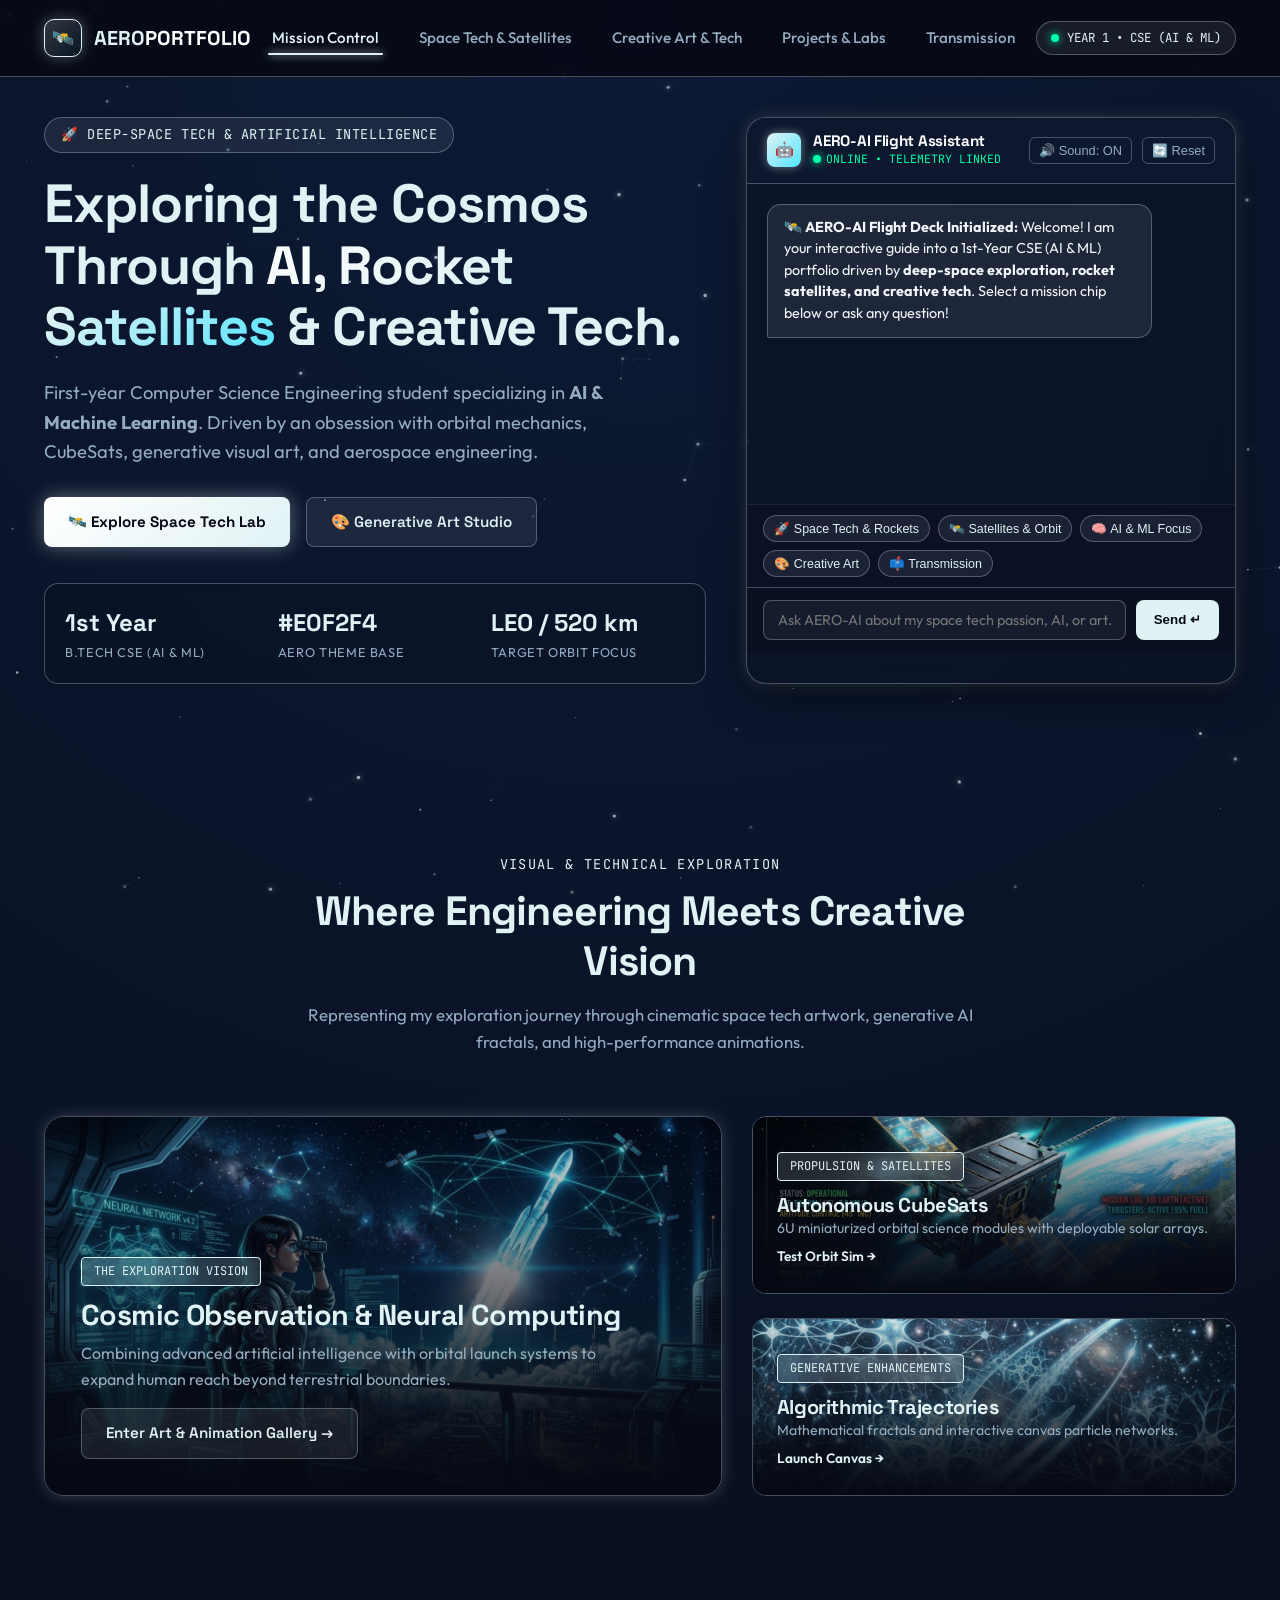
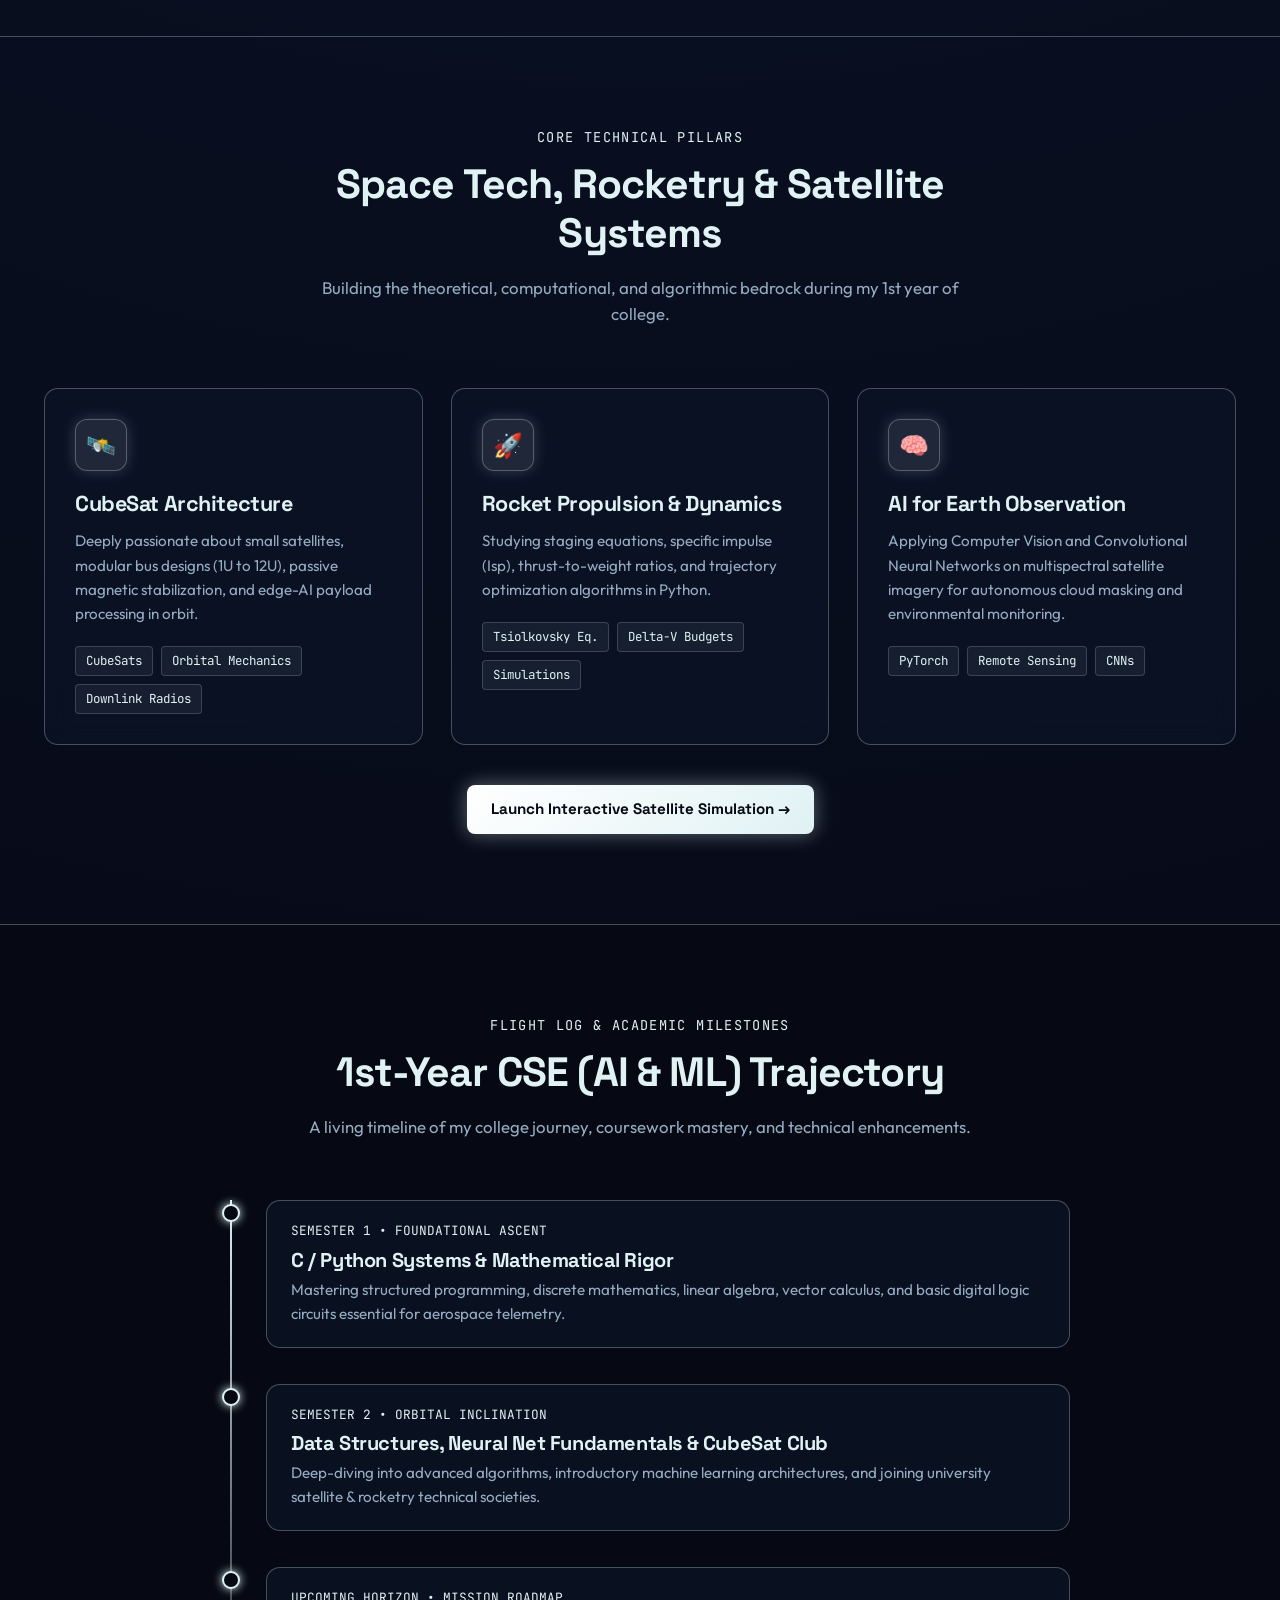
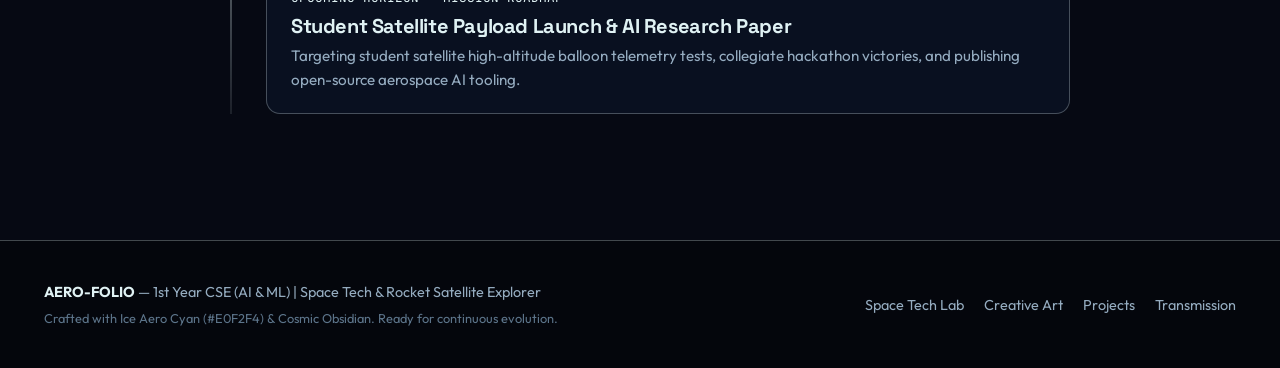
==== index.html @ 8871f0a1 "Initial commit: Basics website created" ====
<!DOCTYPE html>
<html lang="en">
<head>
  <meta charset="UTF-8">
  <meta name="viewport" content="width=device-width, initial-scale=1.0">
  <title>AERO-FOLIO | 1st Year CSE (AI & ML) Space Tech Explorer</title>
  <meta name="description" content="Portfolio of a 1st-Year CSE (AI & ML) student exploring Space Tech, Rocket Satellites, Creative Generative Art, and AI enhancements.">
  
  <!-- Modern Space Typography -->
  <link rel="preconnect" href="https://fonts.googleapis.com">
  <link rel="preconnect" href="https://fonts.gstatic.com" crossorigin>
  <link href="https://fonts.googleapis.com/css2?family=JetBrains+Mono:wght@400;600&family=Outfit:wght@300;400;600;700&family=Space+Grotesk:wght@500;700&display=swap" rel="stylesheet">
  
  <!-- Stylesheet -->
  <link rel="stylesheet" href="assets/css/style.css">
</head>
<body>

  <!-- Background Interactive Starfield & Satellite Trajectories -->
  <canvas id="starfield-canvas"></canvas>

  <!-- Navigation Header -->
  <header class="site-header">
    <div class="container nav-container">
      <a href="index.html" class="brand-logo" id="brand-logo-link">
        <div class="brand-symbol">🛰️</div>
        <span>AERO<span style="color: #fff;">PORTFOLIO</span></span>
      </a>

      <ul class="nav-menu" id="navMenu">
        <li><a href="index.html" class="nav-link active">Mission Control</a></li>
        <li><a href="space-tech.html" class="nav-link">Space Tech & Satellites</a></li>
        <li><a href="exploration-art.html" class="nav-link">Creative Art & Tech</a></li>
        <li><a href="projects.html" class="nav-link">Projects & Labs</a></li>
        <li><a href="contact.html" class="nav-link">Transmission</a></li>
      </ul>

      <div class="nav-actions">
        <div class="status-badge">
          <span class="status-dot"></span>
          <span>YEAR 1 • CSE (AI & ML)</span>
        </div>
        <button class="mobile-toggle" id="mobileToggle" aria-label="Toggle menu">☰</button>
      </div>
    </div>
  </header>

  <!-- Hero Section with Immediate Frontline Chatbot -->
  <section class="hero-section">
    <div class="container">
      <div class="hero-grid">
        
        <!-- Left Hero Introduction -->
        <div class="hero-left">
          <div class="hero-pill">
            <span>🚀 DEEP-SPACE TECH & ARTIFICIAL INTELLIGENCE</span>
          </div>

          <h1 class="hero-title">
            Exploring the Cosmos Through <span class="text-gradient">AI, Rocket Satellites</span> & Creative Tech.
          </h1>

          <p class="hero-subtitle">
            First-year Computer Science Engineering student specializing in <strong>AI & Machine Learning</strong>. Driven by an obsession with orbital mechanics, CubeSats, generative visual art, and aerospace engineering.
          </p>

          <div class="hero-ctas">
            <a href="space-tech.html" class="btn btn-primary" id="cta-space-lab">
              <span>🛰️ Explore Space Tech Lab</span>
            </a>
            <a href="exploration-art.html" class="btn btn-secondary" id="cta-creative-art">
              <span>🎨 Generative Art Studio</span>
            </a>
          </div>

          <!-- Hero Real-Time Flight Metrics -->
          <div class="hero-metrics">
            <div class="metric-item">
              <span class="metric-val">1st Year</span>
              <span class="metric-label">B.Tech CSE (AI & ML)</span>
            </div>
            <div class="metric-item">
              <span class="metric-val">#E0F2F4</span>
              <span class="metric-label">Aero Theme Base</span>
            </div>
            <div class="metric-item">
              <span class="metric-val">LEO / 520 km</span>
              <span class="metric-label">Target Orbit Focus</span>
            </div>
          </div>
        </div>

        <!-- Right Hero: Frontline Chatbot Terminal -->
        <div class="hero-chatbot-card" id="heroChatbot">
          <div class="chatbot-header">
            <div class="chatbot-title-group">
              <div class="bot-avatar">🤖</div>
              <div class="bot-info">
                <h3>AERO-AI Flight Assistant</h3>
                <div class="bot-status">
                  <span class="status-dot"></span>
                  <span>ONLINE • TELEMETRY LINKED</span>
                </div>
              </div>
            </div>
            <div class="chatbot-actions">
              <button id="audioToggleBtn" class="audio-toggle-btn" title="Toggle audio feedback">🔊 Sound: ON</button>
              <button id="resetChatBtn" class="reset-chat-btn" title="Reset chat">🔄 Reset</button>
            </div>
          </div>

          <!-- Messages Container -->
          <div class="chatbot-messages" id="chatMessages">
            <!-- Messages are rendered dynamically by chatbot.js -->
          </div>

          <!-- Quick Suggestion Chips -->
          <div class="chat-quick-chips">
            <button class="chip" data-prompt="Tell me about your Space Tech & Rocket passion">🚀 Space Tech & Rockets</button>
            <button class="chip" data-prompt="What satellites and CubeSats do you study?">🛰️ Satellites & Orbit</button>
            <button class="chip" data-prompt="How do you apply AI & ML in your 1st year?">🧠 AI & ML Focus</button>
            <button class="chip" data-prompt="Show me your creative art and animations">🎨 Creative Art</button>
            <button class="chip" data-prompt="How can I connect with you?">📫 Transmission</button>
          </div>

          <!-- Input Bar -->
          <form class="chatbot-input-row" id="chatForm">
            <input 
              type="text" 
              class="chat-input" 
              id="chatInput" 
              placeholder="Ask AERO-AI about my space tech passion, AI, or art..." 
              autocomplete="off"
            />
            <button type="submit" class="chat-send-btn" id="chatSendBtn" aria-label="Send">
              <span>Send ↵</span>
            </button>
          </form>
        </div>

      </div>
    </div>
  </section>

  <!-- Exploration & Creative Art Showcase Section -->
  <section class="exploration-section">
    <div class="container">
      <div class="section-header">
        <span class="section-tag">Visual & Technical Exploration</span>
        <h2 class="section-title">Where Engineering Meets Creative Vision</h2>
        <p class="section-desc">
          Representing my exploration journey through cinematic space tech artwork, generative AI fractals, and high-performance animations.
        </p>
      </div>

      <!-- Feature Visual Banners -->
      <div class="exploration-banner-grid">
        
        <!-- Large Card: Main Exploration Concept Art -->
        <div class="exploration-card-large">
          <img src="assets/images/hero_exploration.jpg" alt="Student explorer observing rocket launch and neural network telemetry">
          <div class="exploration-overlay"></div>
          <div class="card-content-over">
            <span class="card-badge">THE EXPLORATION VISION</span>
            <h3 style="font-size: 1.8rem; margin-bottom: 8px;">Cosmic Observation & Neural Computing</h3>
            <p style="color: var(--text-muted); max-width: 540px; margin-bottom: 16px;">
              Combining advanced artificial intelligence with orbital launch systems to expand human reach beyond terrestrial boundaries.
            </p>
            <a href="exploration-art.html" class="btn btn-secondary">
              <span>Enter Art & Animation Gallery →</span>
            </a>
          </div>
        </div>

        <!-- Right Stack: Rocket Satellites & Neural Fractals -->
        <div class="exploration-subgrid">
          
          <div class="exploration-card-small">
            <img src="assets/images/satellite_cubesat.jpg" alt="CubeSat satellite in Low Earth Orbit">
            <div class="exploration-overlay"></div>
            <div class="card-content-over">
              <span class="card-badge">PROPULSION & SATELLITES</span>
              <h4 style="font-size: 1.25rem;">Autonomous CubeSats</h4>
              <p style="color: var(--text-muted); font-size: 0.88rem;">6U miniaturized orbital science modules with deployable solar arrays.</p>
              <a href="space-tech.html" style="font-size: 0.85rem; font-weight: 600; margin-top: 6px; display: inline-block;">Test Orbit Sim →</a>
            </div>
          </div>

          <div class="exploration-card-small">
            <img src="assets/images/neural_cosmic_art.jpg" alt="Generative neural cosmic art with rocket trajectories">
            <div class="exploration-overlay"></div>
            <div class="card-content-over">
              <span class="card-badge">GENERATIVE ENHANCEMENTS</span>
              <h4 style="font-size: 1.25rem;">Algorithmic Trajectories</h4>
              <p style="color: var(--text-muted); font-size: 0.88rem;">Mathematical fractals and interactive canvas particle networks.</p>
              <a href="exploration-art.html" style="font-size: 0.85rem; font-weight: 600; margin-top: 6px; display: inline-block;">Launch Canvas →</a>
            </div>
          </div>

        </div>

      </div>

    </div>
  </section>

  <!-- Space Tech & Rocket Satellites Core Pillars -->
  <section class="space-pillars-section" style="background: rgba(10, 17, 34, 0.45); border-top: 1px solid var(--color-aero-border); border-bottom: 1px solid var(--color-aero-border);">
    <div class="container">
      <div class="section-header">
        <span class="section-tag">Core Technical Pillars</span>
        <h2 class="section-title">Space Tech, Rocketry & Satellite Systems</h2>
        <p class="section-desc">
          Building the theoretical, computational, and algorithmic bedrock during my 1st year of college.
        </p>
      </div>

      <div class="cards-grid">
        
        <!-- Card 1: Small Satellites -->
        <div class="glass-card">
          <div class="card-icon">🛰️</div>
          <h3 class="card-title">CubeSat Architecture</h3>
          <p class="card-desc">
            Deeply passionate about small satellites, modular bus designs (1U to 12U), passive magnetic stabilization, and edge-AI payload processing in orbit.
          </p>
          <div class="tag-list">
            <span class="tech-tag">CubeSats</span>
            <span class="tech-tag">Orbital Mechanics</span>
            <span class="tech-tag">Downlink Radios</span>
          </div>
        </div>

        <!-- Card 2: Rocket Propulsion -->
        <div class="glass-card">
          <div class="card-icon">🚀</div>
          <h3 class="card-title">Rocket Propulsion & Dynamics</h3>
          <p class="card-desc">
            Studying staging equations, specific impulse (Isp), thrust-to-weight ratios, and trajectory optimization algorithms in Python.
          </p>
          <div class="tag-list">
            <span class="tech-tag">Tsiolkovsky Eq.</span>
            <span class="tech-tag">Delta-V Budgets</span>
            <span class="tech-tag">Simulations</span>
          </div>
        </div>

        <!-- Card 3: AI in Aerospace -->
        <div class="glass-card">
          <div class="card-icon">🧠</div>
          <h3 class="card-title">AI for Earth Observation</h3>
          <p class="card-desc">
            Applying Computer Vision and Convolutional Neural Networks on multispectral satellite imagery for autonomous cloud masking and environmental monitoring.
          </p>
          <div class="tag-list">
            <span class="tech-tag">PyTorch</span>
            <span class="tech-tag">Remote Sensing</span>
            <span class="tech-tag">CNNs</span>
          </div>
        </div>

      </div>

      <div style="text-align: center; margin-top: 40px;">
        <a href="space-tech.html" class="btn btn-primary">
          <span>Launch Interactive Satellite Simulation →</span>
        </a>
      </div>

    </div>
  </section>

  <!-- First Year CSE Academic Roadmap -->
  <section class="timeline-section">
    <div class="container">
      <div class="section-header">
        <span class="section-tag">Flight Log & Academic Milestones</span>
        <h2 class="section-title">1st-Year CSE (AI & ML) Trajectory</h2>
        <p class="section-desc">
          A living timeline of my college journey, coursework mastery, and technical enhancements.
        </p>
      </div>

      <div class="timeline">
        
        <div class="timeline-item">
          <div class="timeline-dot"></div>
          <div class="timeline-content">
            <div class="timeline-date">SEMESTER 1 • FOUNDATIONAL ASCENT</div>
            <h3 style="font-size: 1.25rem; margin-bottom: 6px;">C / Python Systems & Mathematical Rigor</h3>
            <p style="color: var(--text-muted); font-size: 0.95rem;">
              Mastering structured programming, discrete mathematics, linear algebra, vector calculus, and basic digital logic circuits essential for aerospace telemetry.
            </p>
          </div>
        </div>

        <div class="timeline-item">
          <div class="timeline-dot"></div>
          <div class="timeline-content">
            <div class="timeline-date">SEMESTER 2 • ORBITAL INCLINATION</div>
            <h3 style="font-size: 1.25rem; margin-bottom: 6px;">Data Structures, Neural Net Fundamentals & CubeSat Club</h3>
            <p style="color: var(--text-muted); font-size: 0.95rem;">
              Deep-diving into advanced algorithms, introductory machine learning architectures, and joining university satellite & rocketry technical societies.
            </p>
          </div>
        </div>

        <div class="timeline-item">
          <div class="timeline-dot"></div>
          <div class="timeline-content">
            <div class="timeline-date">UPCOMING HORIZON • MISSION ROADMAP</div>
            <h3 style="font-size: 1.25rem; margin-bottom: 6px;">Student Satellite Payload Launch & AI Research Paper</h3>
            <p style="color: var(--text-muted); font-size: 0.95rem;">
              Targeting student satellite high-altitude balloon telemetry tests, collegiate hackathon victories, and publishing open-source aerospace AI tooling.
            </p>
          </div>
        </div>

      </div>
    </div>
  </section>

  <!-- Footer -->
  <footer class="site-footer">
    <div class="container footer-content">
      <div class="footer-text">
        <strong style="color: var(--color-aero-primary);">AERO-FOLIO</strong> — 1st Year CSE (AI & ML) | Space Tech & Rocket Satellite Explorer
        <div style="font-size: 0.8rem; margin-top: 4px; color: var(--text-dim);">
          Crafted with Ice Aero Cyan (#E0F2F4) & Cosmic Obsidian. Ready for continuous evolution.
        </div>
      </div>
      <ul class="footer-links">
        <li><a href="space-tech.html">Space Tech Lab</a></li>
        <li><a href="exploration-art.html">Creative Art</a></li>
        <li><a href="projects.html">Projects</a></li>
        <li><a href="contact.html">Transmission</a></li>
      </ul>
    </div>
  </footer>

  <!-- Scripts -->
  <script src="assets/js/starfield.js"></script>
  <script src="assets/js/chatbot.js"></script>
  <script>
    // Mobile navigation toggle
    const mobileToggle = document.getElementById('mobileToggle');
    const navMenu = document.getElementById('navMenu');
    if (mobileToggle && navMenu) {
      mobileToggle.addEventListener('click', () => {
        navMenu.classList.toggle('open');
      });
    }
  </script>
</body>
</html>
---- assets/css/style.css ----
/* ==========================================================================
   PORTFOLIO DESIGN SYSTEM - CSE (AI & ML) SPACE TECH THEME
   Signature Accent: #E0F2F4 (Ice Aero Cyan)
   Palette: Cosmic Obsidian, Aero Cyan, Starfield White, Tech HUD Accents
   ========================================================================== */

:root {
  /* Brand Core Palette - Featuring #E0F2F4 */
  --color-aero-primary: #E0F2F4;             /* Signature user color */
  --color-aero-glow: rgba(224, 242, 244, 0.45);
  --color-aero-subtle: rgba(224, 242, 244, 0.12);
  --color-aero-border: rgba(224, 242, 244, 0.28);
  --color-aero-dark: #9bc5ca;

  /* Space Background Depths */
  --bg-deep-space: #060913;
  --bg-cosmic-card: rgba(11, 19, 38, 0.75);
  --bg-card-hover: rgba(18, 30, 58, 0.85);
  --bg-glass-hud: rgba(14, 25, 48, 0.65);

  /* Functional Accents */
  --color-neon-cyan: #52e5ff;
  --color-electric-blue: #3a86ff;
  --color-rocket-amber: #ffaa44;
  --color-telemetry-green: #00ffaa;
  
  /* Text & Typography */
  --text-main: #f0f7f8;
  --text-muted: #95acc0;
  --text-dim: #5c748a;
  --text-highlight: #E0F2F4;

  /* Fonts */
  --font-display: 'Space Grotesk', -apple-system, sans-serif;
  --font-body: 'Outfit', -apple-system, sans-serif;
  --font-mono: 'JetBrains Mono', monospace;

  /* Elevation & Glows */
  --glow-sm: 0 0 15px rgba(224, 242, 244, 0.2);
  --glow-md: 0 0 25px rgba(224, 242, 244, 0.35);
  --glow-lg: 0 0 45px rgba(82, 229, 255, 0.4);
  --border-radius-sm: 8px;
  --border-radius-md: 14px;
  --border-radius-lg: 20px;
  --transition-smooth: all 0.28s cubic-bezier(0.16, 1, 0.3, 1);
}

/* Base Styles */
* {
  box-sizing: border-box;
  margin: 0;
  padding: 0;
}

html {
  scroll-behavior: smooth;
  font-family: var(--font-body);
  background-color: var(--bg-deep-space);
  color: var(--text-main);
  line-height: 1.6;
  overflow-x: hidden;
}

body {
  position: relative;
  min-height: 100vh;
  display: flex;
  flex-direction: column;
  background: radial-gradient(circle at 50% 0%, #0d1a36 0%, #060913 70%);
}

/* Background Canvas for Interactive Stars and Constellations */
#starfield-canvas {
  position: fixed;
  top: 0;
  left: 0;
  width: 100vw;
  height: 100vh;
  pointer-events: none;
  z-index: 0;
  opacity: 0.75;
}

/* Typography Helpers */
h1, h2, h3, h4, h5, h6 {
  font-family: var(--font-display);
  font-weight: 700;
  color: var(--color-aero-primary);
  letter-spacing: -0.02em;
  line-height: 1.2;
}

.mono {
  font-family: var(--font-mono);
}

.text-gradient {
  background: linear-gradient(135deg, #ffffff 0%, var(--color-aero-primary) 50%, var(--color-neon-cyan) 100%);
  -webkit-background-clip: text;
  -webkit-text-fill-color: transparent;
}

.text-aero {
  color: var(--color-aero-primary);
}

.text-muted {
  color: var(--text-muted);
}

a {
  color: var(--color-aero-primary);
  text-decoration: none;
  transition: var(--transition-smooth);
}

a:hover {
  color: var(--color-neon-cyan);
  text-shadow: 0 0 10px var(--color-aero-glow);
}

/* Containers & Layout */
.container {
  width: 100%;
  max-width: 1240px;
  margin: 0 auto;
  padding: 0 24px;
  position: relative;
  z-index: 1;
}

section {
  padding: 90px 0;
  position: relative;
  z-index: 1;
}

/* Navigation Header */
.site-header {
  position: sticky;
  top: 0;
  z-index: 100;
  background: rgba(6, 9, 19, 0.85);
  backdrop-filter: blur(16px);
  -webkit-backdrop-filter: blur(16px);
  border-bottom: 1px solid var(--color-aero-border);
  transition: var(--transition-smooth);
}

.nav-container {
  display: flex;
  align-items: center;
  justify-content: space-between;
  height: 76px;
}

.brand-logo {
  display: flex;
  align-items: center;
  gap: 12px;
  font-family: var(--font-display);
  font-size: 1.25rem;
  font-weight: 700;
  color: var(--color-aero-primary);
}

.brand-symbol {
  width: 38px;
  height: 38px;
  border-radius: 10px;
  background: linear-gradient(135deg, rgba(224, 242, 244, 0.2), rgba(82, 229, 255, 0.05));
  border: 1px solid var(--color-aero-primary);
  display: flex;
  align-items: center;
  justify-content: center;
  box-shadow: 0 0 15px rgba(224, 242, 244, 0.3);
  font-size: 1.1rem;
}

.nav-menu {
  display: flex;
  align-items: center;
  list-style: none;
  gap: 32px;
}

.nav-link {
  font-size: 0.95rem;
  font-weight: 500;
  color: var(--text-muted);
  position: relative;
  padding: 8px 4px;
}

.nav-link:hover, .nav-link.active {
  color: var(--color-aero-primary);
}

.nav-link.active::after {
  content: '';
  position: absolute;
  bottom: 0;
  left: 0;
  width: 100%;
  height: 2px;
  background: var(--color-aero-primary);
  box-shadow: 0 0 8px var(--color-aero-primary);
  border-radius: 2px;
}

.nav-actions {
  display: flex;
  align-items: center;
  gap: 16px;
}

.status-badge {
  display: inline-flex;
  align-items: center;
  gap: 8px;
  padding: 6px 14px;
  border-radius: 30px;
  background: rgba(224, 242, 244, 0.08);
  border: 1px solid var(--color-aero-border);
  font-family: var(--font-mono);
  font-size: 0.78rem;
  color: var(--color-aero-primary);
}

.status-dot {
  width: 8px;
  height: 8px;
  border-radius: 50%;
  background-color: var(--color-telemetry-green);
  box-shadow: 0 0 8px var(--color-telemetry-green);
  animation: pulse-dot 2s infinite ease-in-out;
}

@keyframes pulse-dot {
  0%, 100% { opacity: 1; transform: scale(1); }
  50% { opacity: 0.4; transform: scale(0.85); }
}

/* Mobile Toggle */
.mobile-toggle {
  display: none;
  background: none;
  border: 1px solid var(--color-aero-border);
  border-radius: 8px;
  padding: 8px;
  color: var(--color-aero-primary);
  cursor: pointer;
}

/* Buttons */
.btn {
  display: inline-flex;
  align-items: center;
  justify-content: center;
  gap: 10px;
  padding: 12px 24px;
  border-radius: var(--border-radius-sm);
  font-family: var(--font-display);
  font-weight: 600;
  font-size: 0.95rem;
  cursor: pointer;
  transition: var(--transition-smooth);
  border: none;
  text-decoration: none;
}

.btn-primary {
  background: linear-gradient(135deg, #ffffff 0%, var(--color-aero-primary) 100%);
  color: #060913;
  box-shadow: 0 0 20px rgba(224, 242, 244, 0.4);
  font-weight: 700;
}

.btn-primary:hover {
  transform: translateY(-2px);
  box-shadow: 0 0 30px rgba(224, 242, 244, 0.65);
  color: #060913;
}

.btn-secondary {
  background: rgba(224, 242, 244, 0.08);
  color: var(--color-aero-primary);
  border: 1px solid var(--color-aero-border);
}

.btn-secondary:hover {
  background: rgba(224, 242, 244, 0.16);
  border-color: var(--color-aero-primary);
  box-shadow: var(--glow-sm);
}

/* Hero Section */
.hero-section {
  padding: 40px 0 80px 0;
  position: relative;
}

.hero-grid {
  display: grid;
  grid-template-columns: 1.15fr 0.85fr;
  gap: 40px;
  align-items: stretch;
}

.hero-left {
  display: flex;
  flex-direction: column;
  justify-content: center;
}

.hero-pill {
  display: inline-flex;
  align-items: center;
  gap: 8px;
  padding: 6px 16px;
  border-radius: 20px;
  background: rgba(224, 242, 244, 0.08);
  border: 1px solid var(--color-aero-border);
  color: var(--color-aero-primary);
  font-family: var(--font-mono);
  font-size: 0.85rem;
  width: fit-content;
  margin-bottom: 20px;
  letter-spacing: 0.04em;
}

.hero-title {
  font-size: clamp(2.4rem, 4.2vw, 3.8rem);
  font-weight: 800;
  line-height: 1.15;
  margin-bottom: 20px;
}

.hero-subtitle {
  font-size: 1.15rem;
  color: var(--text-muted);
  max-width: 580px;
  margin-bottom: 30px;
}

.hero-ctas {
  display: flex;
  flex-wrap: wrap;
  gap: 16px;
  margin-bottom: 36px;
}

.hero-metrics {
  display: grid;
  grid-template-columns: repeat(3, 1fr);
  gap: 18px;
  padding: 20px;
  background: var(--bg-cosmic-card);
  border: 1px solid var(--color-aero-border);
  border-radius: var(--border-radius-md);
  backdrop-filter: blur(12px);
}

.metric-item {
  display: flex;
  flex-direction: column;
}

.metric-val {
  font-family: var(--font-display);
  font-size: 1.5rem;
  font-weight: 700;
  color: var(--color-aero-primary);
}

.metric-label {
  font-size: 0.8rem;
  color: var(--text-muted);
  text-transform: uppercase;
  letter-spacing: 0.05em;
}

/* Hero Right: Integrated Chatbot Terminal */
.hero-chatbot-card {
  background: var(--bg-cosmic-card);
  border: 1px solid var(--color-aero-border);
  border-radius: var(--border-radius-lg);
  display: flex;
  flex-direction: column;
  overflow: hidden;
  box-shadow: 0 10px 40px rgba(0, 0, 0, 0.5), var(--glow-sm);
  backdrop-filter: blur(16px);
  position: relative;
}

.chatbot-header {
  background: rgba(14, 25, 48, 0.95);
  border-bottom: 1px solid var(--color-aero-border);
  padding: 14px 20px;
  display: flex;
  align-items: center;
  justify-content: space-between;
}

.chatbot-title-group {
  display: flex;
  align-items: center;
  gap: 12px;
}

.bot-avatar {
  width: 34px;
  height: 34px;
  border-radius: 8px;
  background: linear-gradient(135deg, var(--color-aero-primary), var(--color-neon-cyan));
  display: flex;
  align-items: center;
  justify-content: center;
  color: #060913;
  font-weight: bold;
  font-size: 0.95rem;
  box-shadow: 0 0 10px var(--color-aero-glow);
}

.bot-info h3 {
  font-size: 0.95rem;
  color: #fff;
  margin: 0;
}

.bot-status {
  font-size: 0.72rem;
  color: var(--color-telemetry-green);
  font-family: var(--font-mono);
  display: flex;
  align-items: center;
  gap: 5px;
}

.chatbot-actions {
  display: flex;
  align-items: center;
  gap: 10px;
}

.audio-toggle-btn, .reset-chat-btn {
  background: none;
  border: 1px solid var(--color-aero-border);
  color: var(--text-muted);
  font-size: 0.8rem;
  padding: 5px 9px;
  border-radius: 6px;
  cursor: pointer;
  transition: var(--transition-smooth);
}

.audio-toggle-btn:hover, .reset-chat-btn:hover {
  color: var(--color-aero-primary);
  border-color: var(--color-aero-primary);
}

.chatbot-messages {
  flex: 1;
  padding: 20px;
  min-height: 290px;
  max-height: 320px;
  overflow-y: auto;
  display: flex;
  flex-direction: column;
  gap: 14px;
  font-size: 0.9rem;
}

.chat-bubble {
  max-width: 86%;
  padding: 12px 16px;
  border-radius: var(--border-radius-md);
  position: relative;
  line-height: 1.5;
  word-break: break-word;
  animation: fadeIn 0.25s ease-out;
}

.chat-bubble.bot {
  align-self: flex-start;
  background: rgba(224, 242, 244, 0.09);
  border: 1px solid var(--color-aero-border);
  color: var(--text-main);
  border-bottom-left-radius: 2px;
}

.chat-bubble.user {
  align-self: flex-end;
  background: linear-gradient(135deg, rgba(82, 229, 255, 0.2), rgba(224, 242, 244, 0.3));
  border: 1px solid var(--color-aero-primary);
  color: #ffffff;
  border-bottom-right-radius: 2px;
}

.chat-quick-chips {
  padding: 10px 16px;
  display: flex;
  flex-wrap: wrap;
  gap: 8px;
  border-top: 1px solid rgba(224, 242, 244, 0.08);
  background: rgba(10, 17, 34, 0.4);
}

.chip {
  background: rgba(224, 242, 244, 0.08);
  border: 1px solid var(--color-aero-border);
  color: var(--color-aero-primary);
  font-size: 0.78rem;
  padding: 5px 10px;
  border-radius: 20px;
  cursor: pointer;
  transition: var(--transition-smooth);
}

.chip:hover {
  background: rgba(224, 242, 244, 0.2);
  border-color: var(--color-aero-primary);
  box-shadow: var(--glow-sm);
  transform: translateY(-1px);
}

.chatbot-input-row {
  display: flex;
  padding: 12px 16px;
  background: rgba(10, 17, 34, 0.9);
  border-top: 1px solid var(--color-aero-border);
  gap: 10px;
}

.chat-input {
  flex: 1;
  background: rgba(224, 242, 244, 0.05);
  border: 1px solid var(--color-aero-border);
  border-radius: var(--border-radius-sm);
  padding: 10px 14px;
  color: #fff;
  font-family: var(--font-body);
  font-size: 0.9rem;
  outline: none;
}

.chat-input:focus {
  border-color: var(--color-aero-primary);
  box-shadow: 0 0 10px var(--color-aero-glow);
}

.chat-send-btn {
  background: var(--color-aero-primary);
  border: none;
  color: #060913;
  font-weight: bold;
  padding: 0 18px;
  border-radius: var(--border-radius-sm);
  cursor: pointer;
  transition: var(--transition-smooth);
  display: flex;
  align-items: center;
  justify-content: center;
}

.chat-send-btn:hover {
  background: #ffffff;
  box-shadow: var(--glow-sm);
}

/* Feature Showcase & Exploration Art Teasers */
.section-header {
  text-align: center;
  max-width: 680px;
  margin: 0 auto 60px auto;
}

.section-tag {
  font-family: var(--font-mono);
  font-size: 0.85rem;
  color: var(--color-aero-primary);
  letter-spacing: 0.1em;
  text-transform: uppercase;
  margin-bottom: 12px;
  display: block;
}

.section-title {
  font-size: clamp(2rem, 3.2vw, 2.7rem);
  margin-bottom: 16px;
}

.section-desc {
  color: var(--text-muted);
  font-size: 1.05rem;
}

/* Visual Exploration Banner */
.exploration-banner-grid {
  display: grid;
  grid-template-columns: 1.4fr 1fr;
  gap: 30px;
  margin-bottom: 50px;
}

.exploration-card-large {
  position: relative;
  border-radius: var(--border-radius-lg);
  overflow: hidden;
  border: 1px solid var(--color-aero-border);
  box-shadow: var(--glow-sm);
  min-height: 380px;
  display: flex;
  flex-direction: column;
  justify-content: flex-end;
  padding: 36px;
  transition: var(--transition-smooth);
}

.exploration-card-large img, .exploration-card-small img {
  position: absolute;
  top: 0;
  left: 0;
  width: 100%;
  height: 100%;
  object-fit: cover;
  transition: transform 0.6s cubic-bezier(0.16, 1, 0.3, 1);
  z-index: 0;
}

.exploration-card-large:hover img, .exploration-card-small:hover img {
  transform: scale(1.05);
}

.exploration-overlay {
  position: absolute;
  inset: 0;
  background: linear-gradient(180deg, rgba(6, 9, 19, 0.1) 0%, rgba(6, 9, 19, 0.88) 75%, #060913 100%);
  z-index: 1;
}

.card-content-over {
  position: relative;
  z-index: 2;
}

.card-badge {
  display: inline-block;
  padding: 4px 12px;
  border-radius: 4px;
  background: rgba(224, 242, 244, 0.15);
  backdrop-filter: blur(8px);
  border: 1px solid var(--color-aero-primary);
  color: var(--color-aero-primary);
  font-family: var(--font-mono);
  font-size: 0.75rem;
  margin-bottom: 12px;
}

.exploration-subgrid {
  display: flex;
  flex-direction: column;
  gap: 24px;
}

.exploration-card-small {
  position: relative;
  border-radius: var(--border-radius-md);
  overflow: hidden;
  border: 1px solid var(--color-aero-border);
  padding: 24px;
  min-height: 178px;
  display: flex;
  flex-direction: column;
  justify-content: flex-end;
  transition: var(--transition-smooth);
}

/* Card Grids for Space & AI */
.cards-grid {
  display: grid;
  grid-template-columns: repeat(auto-fit, minmax(320px, 1fr));
  gap: 28px;
}

.glass-card {
  background: var(--bg-cosmic-card);
  border: 1px solid var(--color-aero-border);
  border-radius: var(--border-radius-md);
  padding: 30px;
  backdrop-filter: blur(12px);
  transition: var(--transition-smooth);
  position: relative;
  overflow: hidden;
}

.glass-card::before {
  content: '';
  position: absolute;
  top: 0;
  left: 0;
  width: 100%;
  height: 3px;
  background: linear-gradient(90deg, transparent, var(--color-aero-primary), transparent);
  opacity: 0;
  transition: opacity 0.3s ease;
}

.glass-card:hover {
  transform: translateY(-6px);
  border-color: var(--color-aero-primary);
  box-shadow: 0 12px 30px rgba(0, 0, 0, 0.4), var(--glow-sm);
}

.glass-card:hover::before {
  opacity: 1;
}

.card-icon {
  width: 52px;
  height: 52px;
  border-radius: 12px;
  background: rgba(224, 242, 244, 0.1);
  border: 1px solid var(--color-aero-border);
  display: flex;
  align-items: center;
  justify-content: center;
  font-size: 1.5rem;
  margin-bottom: 20px;
  box-shadow: 0 0 15px rgba(224, 242, 244, 0.2);
}

.card-title {
  font-size: 1.35rem;
  margin-bottom: 12px;
}

.card-desc {
  color: var(--text-muted);
  font-size: 0.95rem;
  margin-bottom: 20px;
}

.tag-list {
  display: flex;
  flex-wrap: wrap;
  gap: 8px;
}

.tech-tag {
  background: rgba(224, 242, 244, 0.06);
  border: 1px solid rgba(224, 242, 244, 0.18);
  color: var(--color-aero-primary);
  font-size: 0.78rem;
  font-family: var(--font-mono);
  padding: 4px 10px;
  border-radius: 4px;
}

/* Interactive Space Orbit Simulation / Canvas Container */
.orbit-lab-container {
  background: var(--bg-cosmic-card);
  border: 1px solid var(--color-aero-border);
  border-radius: var(--border-radius-lg);
  padding: 24px;
  backdrop-filter: blur(14px);
  box-shadow: var(--glow-md);
  margin-top: 30px;
}

.orbit-lab-grid {
  display: grid;
  grid-template-columns: 1.4fr 1fr;
  gap: 28px;
}

.orbit-canvas-wrapper {
  position: relative;
  background: #02050b;
  border-radius: var(--border-radius-md);
  border: 1px solid var(--color-aero-border);
  overflow: hidden;
  height: 380px;
}

#orbitCanvas {
  width: 100%;
  height: 100%;
  display: block;
}

.orbit-hud-overlay {
  position: absolute;
  top: 14px;
  left: 14px;
  font-family: var(--font-mono);
  font-size: 0.78rem;
  color: var(--color-aero-primary);
  background: rgba(6, 9, 19, 0.75);
  padding: 8px 14px;
  border-radius: 6px;
  border: 1px solid var(--color-aero-border);
  pointer-events: none;
}

.telemetry-controls {
  display: flex;
  flex-direction: column;
  justify-content: space-between;
  gap: 16px;
}

.telemetry-stat-card {
  background: rgba(6, 9, 19, 0.65);
  border: 1px solid var(--color-aero-border);
  border-radius: var(--border-radius-sm);
  padding: 14px 18px;
  display: flex;
  justify-content: space-between;
  align-items: center;
}

.control-slider-group {
  display: flex;
  flex-direction: column;
  gap: 8px;
}

.control-slider-group label {
  font-family: var(--font-mono);
  font-size: 0.82rem;
  color: var(--color-aero-primary);
  display: flex;
  justify-content: space-between;
}

.control-slider-group input[type="range"] {
  accent-color: var(--color-aero-primary);
  background: rgba(224, 242, 244, 0.1);
  height: 6px;
  border-radius: 3px;
  cursor: pointer;
}

/* Creative Generative Art Canvas Container */
.art-lab-grid {
  display: grid;
  grid-template-columns: 1fr 1fr;
  gap: 30px;
  align-items: center;
}

.art-canvas-wrapper {
  position: relative;
  background: #03060d;
  border: 1px solid var(--color-aero-border);
  border-radius: var(--border-radius-md);
  overflow: hidden;
  height: 420px;
  box-shadow: var(--glow-sm);
}

#generativeCanvas {
  width: 100%;
  height: 100%;
  display: block;
}

.art-controls {
  position: absolute;
  bottom: 14px;
  right: 14px;
  display: flex;
  gap: 8px;
}

/* Timeline / Milestones for First Year CSE */
.timeline {
  position: relative;
  max-width: 860px;
  margin: 40px auto 0 auto;
}

.timeline::before {
  content: '';
  position: absolute;
  top: 0;
  bottom: 0;
  left: 20px;
  width: 2px;
  background: linear-gradient(180deg, var(--color-aero-primary), rgba(224, 242, 244, 0.1));
}

.timeline-item {
  position: relative;
  padding-left: 56px;
  margin-bottom: 36px;
}

.timeline-dot {
  position: absolute;
  left: 12px;
  top: 4px;
  width: 18px;
  height: 18px;
  border-radius: 50%;
  background: var(--bg-deep-space);
  border: 2px solid var(--color-aero-primary);
  box-shadow: 0 0 10px var(--color-aero-primary);
}

.timeline-content {
  background: var(--bg-cosmic-card);
  border: 1px solid var(--color-aero-border);
  border-radius: var(--border-radius-md);
  padding: 20px 24px;
}

.timeline-date {
  font-family: var(--font-mono);
  font-size: 0.8rem;
  color: var(--color-aero-primary);
  margin-bottom: 6px;
}

/* Contact / Transmission Form */
.transmission-form-container {
  max-width: 720px;
  margin: 0 auto;
  background: var(--bg-cosmic-card);
  border: 1px solid var(--color-aero-border);
  border-radius: var(--border-radius-lg);
  padding: 40px;
  backdrop-filter: blur(16px);
  box-shadow: var(--glow-md);
}

.form-group {
  margin-bottom: 22px;
}

.form-label {
  display: block;
  font-family: var(--font-mono);
  font-size: 0.85rem;
  color: var(--color-aero-primary);
  margin-bottom: 8px;
}

.form-input, .form-textarea {
  width: 100%;
  background: rgba(224, 242, 244, 0.05);
  border: 1px solid var(--color-aero-border);
  border-radius: var(--border-radius-sm);
  padding: 12px 16px;
  color: #fff;
  font-family: var(--font-body);
  font-size: 0.95rem;
  outline: none;
  transition: var(--transition-smooth);
}

.form-input:focus, .form-textarea:focus {
  border-color: var(--color-aero-primary);
  box-shadow: 0 0 14px var(--color-aero-glow);
  background: rgba(224, 242, 244, 0.08);
}

.form-textarea {
  min-height: 140px;
  resize: vertical;
}

/* Floating Quick Chat Launcher (Mobile / Global) */
.floating-chat-trigger {
  position: fixed;
  bottom: 28px;
  right: 28px;
  z-index: 99;
  background: linear-gradient(135deg, var(--color-aero-primary), #38c8db);
  color: #060913;
  width: 56px;
  height: 56px;
  border-radius: 50%;
  border: none;
  box-shadow: 0 4px 20px rgba(224, 242, 244, 0.5);
  cursor: pointer;
  display: flex;
  align-items: center;
  justify-content: center;
  font-size: 1.5rem;
  transition: var(--transition-smooth);
}

.floating-chat-trigger:hover {
  transform: scale(1.1);
  box-shadow: 0 6px 28px rgba(224, 242, 244, 0.75);
}

/* Footer */
.site-footer {
  border-top: 1px solid var(--color-aero-border);
  background: #04060c;
  padding: 40px 0;
  margin-top: auto;
  position: relative;
  z-index: 1;
}

.footer-content {
  display: flex;
  justify-content: space-between;
  align-items: center;
  flex-wrap: wrap;
  gap: 20px;
}

.footer-text {
  color: var(--text-muted);
  font-size: 0.9rem;
}

.footer-links {
  display: flex;
  gap: 20px;
  list-style: none;
}

.footer-links a {
  color: var(--text-muted);
  font-size: 0.9rem;
}

.footer-links a:hover {
  color: var(--color-aero-primary);
}

/* Keyframe animations */
@keyframes fadeIn {
  from { opacity: 0; transform: translateY(6px); }
  to { opacity: 1; transform: translateY(0); }
}

/* Responsive adjustments */
@media (max-width: 992px) {
  .hero-grid {
    grid-template-columns: 1fr;
  }
  .exploration-banner-grid {
    grid-template-columns: 1fr;
  }
  .orbit-lab-grid, .art-lab-grid {
    grid-template-columns: 1fr;
  }
}

@media (max-width: 768px) {
  .nav-menu {
    display: none;
    position: absolute;
    top: 76px;
    left: 0;
    width: 100%;
    background: rgba(6, 9, 19, 0.96);
    flex-direction: column;
    padding: 24px;
    border-bottom: 1px solid var(--color-aero-border);
  }
  .nav-menu.open {
    display: flex;
  }
  .mobile-toggle {
    display: block;
  }
  .hero-metrics {
    grid-template-columns: 1fr;
    gap: 12px;
  }
  .cards-grid {
    grid-template-columns: 1fr;
  }
  .footer-content {
    flex-direction: column;
    text-align: center;
  }
}
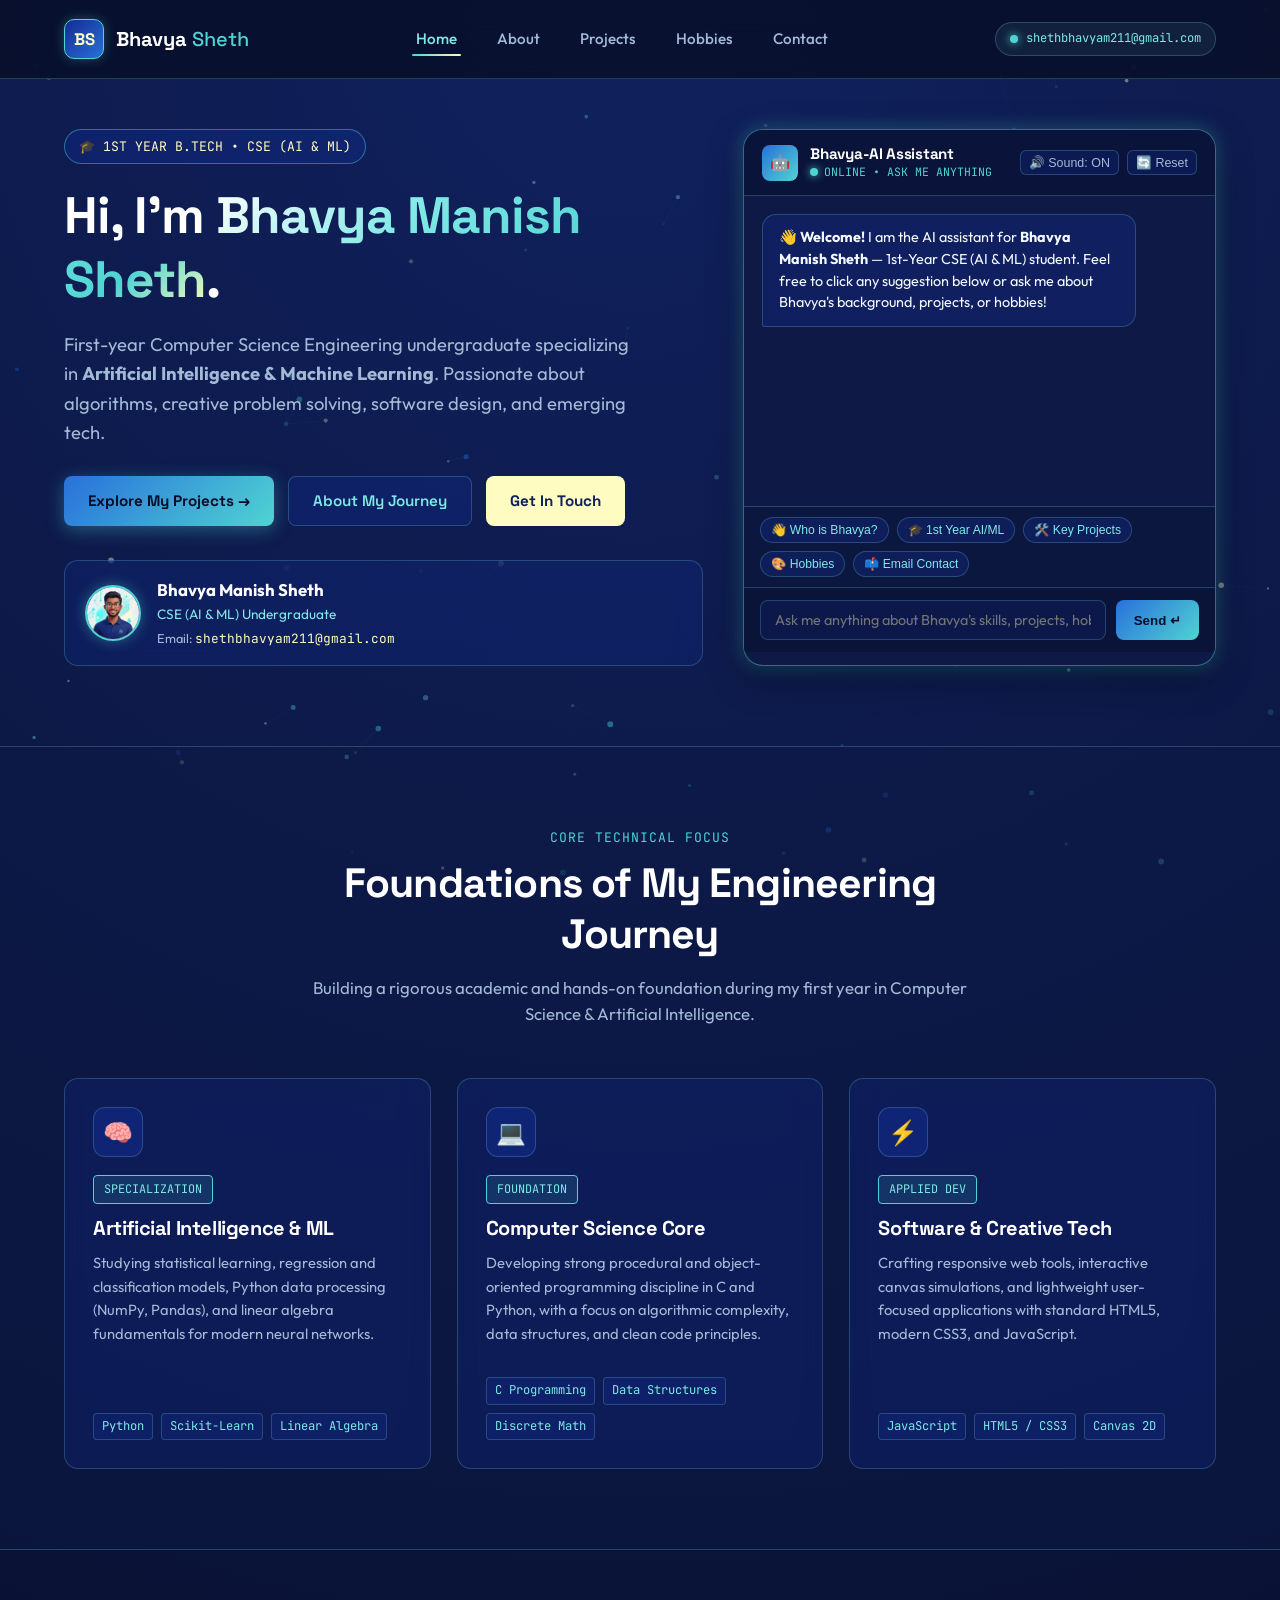
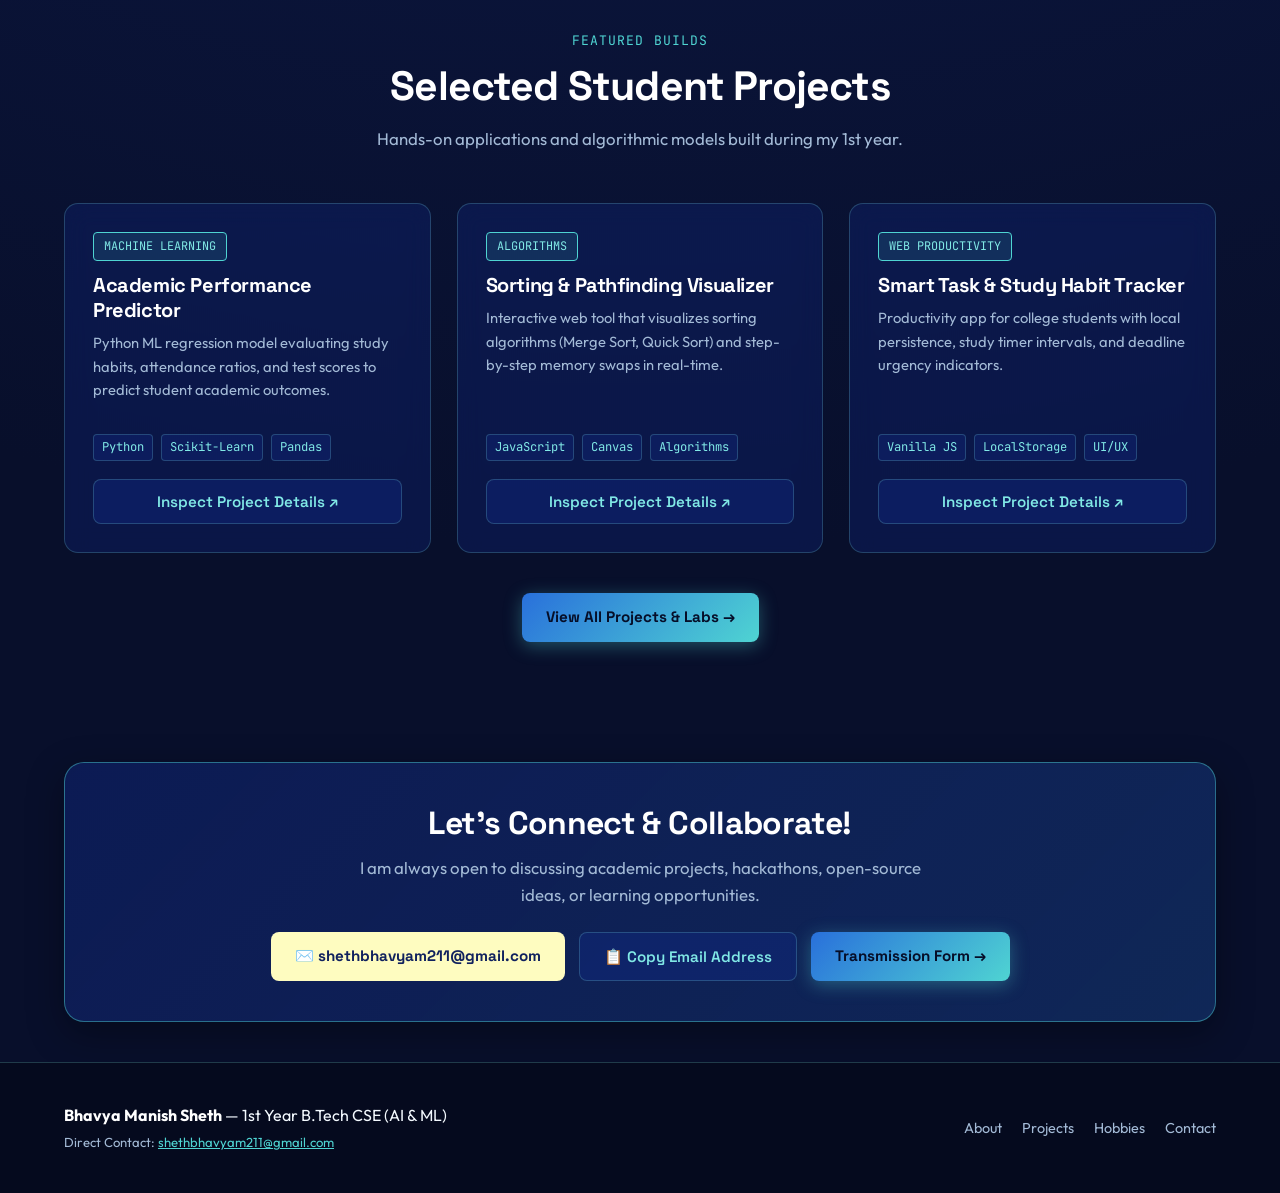
==== commit 970080f3: "First modification" ====
--- a/index.html
+++ b/index.html
@@ -3,44 +3,46 @@
 <head>
   <meta charset="UTF-8">
   <meta name="viewport" content="width=device-width, initial-scale=1.0">
-  <title>AERO-FOLIO | 1st Year CSE (AI & ML) Space Tech Explorer</title>
-  <meta name="description" content="Portfolio of a 1st-Year CSE (AI & ML) student exploring Space Tech, Rocket Satellites, Creative Generative Art, and AI enhancements.">
-  
-  <!-- Modern Space Typography -->
+  <title>Bhavya Manish Sheth | 1st Year CSE (AI & ML) Portfolio</title>
+  <meta name="description" content="Portfolio of Bhavya Manish Sheth, a 1st-Year Computer Science and Engineering student specializing in AI & Machine Learning.">
+
+  <!-- Typography -->
   <link rel="preconnect" href="https://fonts.googleapis.com">
   <link rel="preconnect" href="https://fonts.gstatic.com" crossorigin>
-  <link href="https://fonts.googleapis.com/css2?family=JetBrains+Mono:wght@400;600&family=Outfit:wght@300;400;600;700&family=Space+Grotesk:wght@500;700&display=swap" rel="stylesheet">
-  
-  <!-- Stylesheet -->
+  <link href="https://fonts.googleapis.com/css2?family=JetBrains+Mono:wght@400;600&family=Outfit:wght@300;400;500;600;700&family=Space+Grotesk:wght@500;700;800&display=swap" rel="stylesheet">
+
   <link rel="stylesheet" href="assets/css/style.css">
 </head>
 <body>
 
-  <!-- Background Interactive Starfield & Satellite Trajectories -->
-  <canvas id="starfield-canvas"></canvas>
-
-  <!-- Navigation Header -->
+  <!-- Ambient Dynamic Particle Background with Custom Swatch Palette -->
+  <canvas id="ambient-canvas"></canvas>
+
+  <!-- Site Header & Navigation -->
   <header class="site-header">
     <div class="container nav-container">
-      <a href="index.html" class="brand-logo" id="brand-logo-link">
-        <div class="brand-symbol">🛰️</div>
-        <span>AERO<span style="color: #fff;">PORTFOLIO</span></span>
+      <a href="index.html" class="brand-logo" id="brand-logo">
+        <div class="brand-initials">BS</div>
+        <div>
+          <span style="font-weight: 800;">Bhavya</span>
+          <span style="color: var(--c-teal); font-weight: 500;"> Sheth</span>
+        </div>
       </a>
 
       <ul class="nav-menu" id="navMenu">
-        <li><a href="index.html" class="nav-link active">Mission Control</a></li>
-        <li><a href="space-tech.html" class="nav-link">Space Tech & Satellites</a></li>
-        <li><a href="exploration-art.html" class="nav-link">Creative Art & Tech</a></li>
-        <li><a href="projects.html" class="nav-link">Projects & Labs</a></li>
-        <li><a href="contact.html" class="nav-link">Transmission</a></li>
+        <li><a href="index.html" class="nav-link active">Home</a></li>
+        <li><a href="about.html" class="nav-link">About</a></li>
+        <li><a href="projects.html" class="nav-link">Projects</a></li>
+        <li><a href="hobbies.html" class="nav-link">Hobbies</a></li>
+        <li><a href="contact.html" class="nav-link">Contact</a></li>
       </ul>
 
-      <div class="nav-actions">
-        <div class="status-badge">
+      <div class="nav-right-action">
+        <a href="mailto:shethbhavyam211@gmail.com" class="status-badge" style="text-decoration: none;">
           <span class="status-dot"></span>
-          <span>YEAR 1 • CSE (AI & ML)</span>
-        </div>
-        <button class="mobile-toggle" id="mobileToggle" aria-label="Toggle menu">☰</button>
+          <span>shethbhavyam211@gmail.com</span>
+        </a>
+        <button class="mobile-toggle" id="mobileToggle" aria-label="Toggle Navigation">☰</button>
       </div>
     </div>
   </header>
@@ -50,89 +52,86 @@
     <div class="container">
       <div class="hero-grid">
         
-        <!-- Left Hero Introduction -->
+        <!-- Left: Introduction -->
         <div class="hero-left">
-          <div class="hero-pill">
-            <span>🚀 DEEP-SPACE TECH & ARTIFICIAL INTELLIGENCE</span>
+          <div class="hero-badge">
+            <span>🎓 1ST YEAR B.TECH • CSE (AI & ML)</span>
           </div>
 
           <h1 class="hero-title">
-            Exploring the Cosmos Through <span class="text-gradient">AI, Rocket Satellites</span> & Creative Tech.
+            Hi, I'm <span class="text-gradient">Bhavya Manish Sheth</span>.
           </h1>
 
           <p class="hero-subtitle">
-            First-year Computer Science Engineering student specializing in <strong>AI & Machine Learning</strong>. Driven by an obsession with orbital mechanics, CubeSats, generative visual art, and aerospace engineering.
+            First-year Computer Science Engineering undergraduate specializing in <strong>Artificial Intelligence & Machine Learning</strong>. Passionate about algorithms, creative problem solving, software design, and emerging tech.
           </p>
 
           <div class="hero-ctas">
-            <a href="space-tech.html" class="btn btn-primary" id="cta-space-lab">
-              <span>🛰️ Explore Space Tech Lab</span>
+            <a href="projects.html" class="btn btn-primary" id="cta-view-projects">
+              <span>Explore My Projects →</span>
             </a>
-            <a href="exploration-art.html" class="btn btn-secondary" id="cta-creative-art">
-              <span>🎨 Generative Art Studio</span>
+            <a href="about.html" class="btn btn-secondary" id="cta-about-me">
+              <span>About My Journey</span>
             </a>
-          </div>
-
-          <!-- Hero Real-Time Flight Metrics -->
-          <div class="hero-metrics">
-            <div class="metric-item">
-              <span class="metric-val">1st Year</span>
-              <span class="metric-label">B.Tech CSE (AI & ML)</span>
+            <a href="contact.html" class="btn btn-cream" id="cta-contact">
+              <span>Get In Touch</span>
+            </a>
+          </div>
+
+          <!-- Quick Profile Card with Avatar -->
+          <div class="hero-quick-profile">
+            <img src="assets/images/bhavya_avatar.jpg" alt="Bhavya Manish Sheth Avatar" class="hero-avatar-img">
+            <div>
+              <div style="font-weight: 700; color: #fff; font-size: 1.05rem;">Bhavya Manish Sheth</div>
+              <div style="font-size: 0.85rem; color: var(--c-mint);">CSE (AI & ML) Undergraduate</div>
+              <div style="font-size: 0.8rem; color: var(--text-muted); margin-top: 2px;">
+                Email: <span class="mono" style="color: var(--c-cream);">shethbhavyam211@gmail.com</span>
+              </div>
             </div>
-            <div class="metric-item">
-              <span class="metric-val">#E0F2F4</span>
-              <span class="metric-label">Aero Theme Base</span>
-            </div>
-            <div class="metric-item">
-              <span class="metric-val">LEO / 520 km</span>
-              <span class="metric-label">Target Orbit Focus</span>
-            </div>
-          </div>
-        </div>
-
-        <!-- Right Hero: Frontline Chatbot Terminal -->
+          </div>
+        </div>
+
+        <!-- Right: Integrated Portfolio AI Chatbot -->
         <div class="hero-chatbot-card" id="heroChatbot">
           <div class="chatbot-header">
             <div class="chatbot-title-group">
               <div class="bot-avatar">🤖</div>
               <div class="bot-info">
-                <h3>AERO-AI Flight Assistant</h3>
+                <h3>Bhavya-AI Assistant</h3>
                 <div class="bot-status">
                   <span class="status-dot"></span>
-                  <span>ONLINE • TELEMETRY LINKED</span>
+                  <span>ONLINE • ASK ME ANYTHING</span>
                 </div>
               </div>
             </div>
             <div class="chatbot-actions">
-              <button id="audioToggleBtn" class="audio-toggle-btn" title="Toggle audio feedback">🔊 Sound: ON</button>
-              <button id="resetChatBtn" class="reset-chat-btn" title="Reset chat">🔄 Reset</button>
+              <button id="audioToggleBtn" class="btn-mini" title="Toggle audio feedback">🔊 Sound: ON</button>
+              <button id="resetChatBtn" class="btn-mini" title="Reset chat">🔄 Reset</button>
             </div>
           </div>
 
-          <!-- Messages Container -->
-          <div class="chatbot-messages" id="chatMessages">
-            <!-- Messages are rendered dynamically by chatbot.js -->
-          </div>
-
-          <!-- Quick Suggestion Chips -->
+          <!-- Dynamic Chat Message Stream -->
+          <div class="chatbot-messages" id="chatMessages"></div>
+
+          <!-- Suggestion Chips -->
           <div class="chat-quick-chips">
-            <button class="chip" data-prompt="Tell me about your Space Tech & Rocket passion">🚀 Space Tech & Rockets</button>
-            <button class="chip" data-prompt="What satellites and CubeSats do you study?">🛰️ Satellites & Orbit</button>
-            <button class="chip" data-prompt="How do you apply AI & ML in your 1st year?">🧠 AI & ML Focus</button>
-            <button class="chip" data-prompt="Show me your creative art and animations">🎨 Creative Art</button>
-            <button class="chip" data-prompt="How can I connect with you?">📫 Transmission</button>
-          </div>
-
-          <!-- Input Bar -->
+            <button class="chip" data-prompt="Who is Bhavya Manish Sheth?">👋 Who is Bhavya?</button>
+            <button class="chip" data-prompt="What are you studying in 1st year CSE (AI & ML)?">🎓 1st Year AI/ML</button>
+            <button class="chip" data-prompt="Show me your top technical projects">🛠️ Key Projects</button>
+            <button class="chip" data-prompt="What are Bhavya's hobbies and creative passions?">🎨 Hobbies</button>
+            <button class="chip" data-prompt="How can I contact Bhavya?">📫 Email Contact</button>
+          </div>
+
+          <!-- Chat Input -->
           <form class="chatbot-input-row" id="chatForm">
             <input 
               type="text" 
               class="chat-input" 
               id="chatInput" 
-              placeholder="Ask AERO-AI about my space tech passion, AI, or art..." 
+              placeholder="Ask me anything about Bhavya's skills, projects, hobbies..." 
               autocomplete="off"
             />
-            <button type="submit" class="chat-send-btn" id="chatSendBtn" aria-label="Send">
+            <button type="submit" class="chat-send-btn" id="chatSendBtn">
               <span>Send ↵</span>
             </button>
           </form>
@@ -142,214 +141,204 @@
     </div>
   </section>
 
-  <!-- Exploration & Creative Art Showcase Section -->
-  <section class="exploration-section">
+  <!-- Core Competencies & Academic Pillars -->
+  <section style="background: rgba(14, 25, 69, 0.45); border-top: 1px solid var(--border-subtle); border-bottom: 1px solid var(--border-subtle);">
     <div class="container">
       <div class="section-header">
-        <span class="section-tag">Visual & Technical Exploration</span>
-        <h2 class="section-title">Where Engineering Meets Creative Vision</h2>
+        <span class="section-tag">Core Technical Focus</span>
+        <h2 class="section-title">Foundations of My Engineering Journey</h2>
         <p class="section-desc">
-          Representing my exploration journey through cinematic space tech artwork, generative AI fractals, and high-performance animations.
+          Building a rigorous academic and hands-on foundation during my first year in Computer Science & Artificial Intelligence.
         </p>
       </div>
 
-      <!-- Feature Visual Banners -->
-      <div class="exploration-banner-grid">
+      <div class="cards-grid">
         
-        <!-- Large Card: Main Exploration Concept Art -->
-        <div class="exploration-card-large">
-          <img src="assets/images/hero_exploration.jpg" alt="Student explorer observing rocket launch and neural network telemetry">
-          <div class="exploration-overlay"></div>
-          <div class="card-content-over">
-            <span class="card-badge">THE EXPLORATION VISION</span>
-            <h3 style="font-size: 1.8rem; margin-bottom: 8px;">Cosmic Observation & Neural Computing</h3>
-            <p style="color: var(--text-muted); max-width: 540px; margin-bottom: 16px;">
-              Combining advanced artificial intelligence with orbital launch systems to expand human reach beyond terrestrial boundaries.
-            </p>
-            <a href="exploration-art.html" class="btn btn-secondary">
-              <span>Enter Art & Animation Gallery →</span>
-            </a>
-          </div>
-        </div>
-
-        <!-- Right Stack: Rocket Satellites & Neural Fractals -->
-        <div class="exploration-subgrid">
-          
-          <div class="exploration-card-small">
-            <img src="assets/images/satellite_cubesat.jpg" alt="CubeSat satellite in Low Earth Orbit">
-            <div class="exploration-overlay"></div>
-            <div class="card-content-over">
-              <span class="card-badge">PROPULSION & SATELLITES</span>
-              <h4 style="font-size: 1.25rem;">Autonomous CubeSats</h4>
-              <p style="color: var(--text-muted); font-size: 0.88rem;">6U miniaturized orbital science modules with deployable solar arrays.</p>
-              <a href="space-tech.html" style="font-size: 0.85rem; font-weight: 600; margin-top: 6px; display: inline-block;">Test Orbit Sim →</a>
-            </div>
-          </div>
-
-          <div class="exploration-card-small">
-            <img src="assets/images/neural_cosmic_art.jpg" alt="Generative neural cosmic art with rocket trajectories">
-            <div class="exploration-overlay"></div>
-            <div class="card-content-over">
-              <span class="card-badge">GENERATIVE ENHANCEMENTS</span>
-              <h4 style="font-size: 1.25rem;">Algorithmic Trajectories</h4>
-              <p style="color: var(--text-muted); font-size: 0.88rem;">Mathematical fractals and interactive canvas particle networks.</p>
-              <a href="exploration-art.html" style="font-size: 0.85rem; font-weight: 600; margin-top: 6px; display: inline-block;">Launch Canvas →</a>
-            </div>
-          </div>
-
-        </div>
-
-      </div>
-
+        <!-- Pillar 1 -->
+        <div class="glass-card">
+          <div class="card-icon">🧠</div>
+          <span class="card-badge">SPECIALIZATION</span>
+          <h3 style="font-size: 1.25rem; margin-bottom: 10px;">Artificial Intelligence & ML</h3>
+          <p style="color: var(--text-muted); font-size: 0.92rem; margin-bottom: 16px;">
+            Studying statistical learning, regression and classification models, Python data processing (NumPy, Pandas), and linear algebra fundamentals for modern neural networks.
+          </p>
+          <div class="tag-list">
+            <span class="tech-tag">Python</span>
+            <span class="tech-tag">Scikit-Learn</span>
+            <span class="tech-tag">Linear Algebra</span>
+          </div>
+        </div>
+
+        <!-- Pillar 2 -->
+        <div class="glass-card">
+          <div class="card-icon">💻</div>
+          <span class="card-badge">FOUNDATION</span>
+          <h3 style="font-size: 1.25rem; margin-bottom: 10px;">Computer Science Core</h3>
+          <p style="color: var(--text-muted); font-size: 0.92rem; margin-bottom: 16px;">
+            Developing strong procedural and object-oriented programming discipline in C and Python, with a focus on algorithmic complexity, data structures, and clean code principles.
+          </p>
+          <div class="tag-list">
+            <span class="tech-tag">C Programming</span>
+            <span class="tech-tag">Data Structures</span>
+            <span class="tech-tag">Discrete Math</span>
+          </div>
+        </div>
+
+        <!-- Pillar 3 -->
+        <div class="glass-card">
+          <div class="card-icon">⚡</div>
+          <span class="card-badge">APPLIED DEV</span>
+          <h3 style="font-size: 1.25rem; margin-bottom: 10px;">Software & Creative Tech</h3>
+          <p style="color: var(--text-muted); font-size: 0.92rem; margin-bottom: 16px;">
+            Crafting responsive web tools, interactive canvas simulations, and lightweight user-focused applications with standard HTML5, modern CSS3, and JavaScript.
+          </p>
+          <div class="tag-list">
+            <span class="tech-tag">JavaScript</span>
+            <span class="tech-tag">HTML5 / CSS3</span>
+            <span class="tech-tag">Canvas 2D</span>
+          </div>
+        </div>
+
+      </div>
     </div>
   </section>
 
-  <!-- Space Tech & Rocket Satellites Core Pillars -->
-  <section class="space-pillars-section" style="background: rgba(10, 17, 34, 0.45); border-top: 1px solid var(--color-aero-border); border-bottom: 1px solid var(--color-aero-border);">
+  <!-- Featured Projects Preview -->
+  <section>
     <div class="container">
       <div class="section-header">
-        <span class="section-tag">Core Technical Pillars</span>
-        <h2 class="section-title">Space Tech, Rocketry & Satellite Systems</h2>
-        <p class="section-desc">
-          Building the theoretical, computational, and algorithmic bedrock during my 1st year of college.
-        </p>
+        <span class="section-tag">Featured Builds</span>
+        <h2 class="section-title">Selected Student Projects</h2>
+        <p class="section-desc">Hands-on applications and algorithmic models built during my 1st year.</p>
       </div>
 
       <div class="cards-grid">
         
-        <!-- Card 1: Small Satellites -->
-        <div class="glass-card">
-          <div class="card-icon">🛰️</div>
-          <h3 class="card-title">CubeSat Architecture</h3>
-          <p class="card-desc">
-            Deeply passionate about small satellites, modular bus designs (1U to 12U), passive magnetic stabilization, and edge-AI payload processing in orbit.
-          </p>
-          <div class="tag-list">
-            <span class="tech-tag">CubeSats</span>
-            <span class="tech-tag">Orbital Mechanics</span>
-            <span class="tech-tag">Downlink Radios</span>
-          </div>
-        </div>
-
-        <!-- Card 2: Rocket Propulsion -->
-        <div class="glass-card">
-          <div class="card-icon">🚀</div>
-          <h3 class="card-title">Rocket Propulsion & Dynamics</h3>
-          <p class="card-desc">
-            Studying staging equations, specific impulse (Isp), thrust-to-weight ratios, and trajectory optimization algorithms in Python.
-          </p>
-          <div class="tag-list">
-            <span class="tech-tag">Tsiolkovsky Eq.</span>
-            <span class="tech-tag">Delta-V Budgets</span>
-            <span class="tech-tag">Simulations</span>
-          </div>
-        </div>
-
-        <!-- Card 3: AI in Aerospace -->
-        <div class="glass-card">
-          <div class="card-icon">🧠</div>
-          <h3 class="card-title">AI for Earth Observation</h3>
-          <p class="card-desc">
-            Applying Computer Vision and Convolutional Neural Networks on multispectral satellite imagery for autonomous cloud masking and environmental monitoring.
-          </p>
-          <div class="tag-list">
-            <span class="tech-tag">PyTorch</span>
-            <span class="tech-tag">Remote Sensing</span>
-            <span class="tech-tag">CNNs</span>
-          </div>
+        <!-- Project 1 -->
+        <div class="glass-card">
+          <span class="card-badge">MACHINE LEARNING</span>
+          <h3 style="font-size: 1.25rem; margin-bottom: 8px;">Academic Performance Predictor</h3>
+          <p style="color: var(--text-muted); font-size: 0.92rem; margin-bottom: 16px;">
+            Python ML regression model evaluating study habits, attendance ratios, and test scores to predict student academic outcomes.
+          </p>
+          <div class="tag-list" style="margin-bottom: 18px;">
+            <span class="tech-tag">Python</span>
+            <span class="tech-tag">Scikit-Learn</span>
+            <span class="tech-tag">Pandas</span>
+          </div>
+          <button class="btn btn-secondary btn-open-modal" data-project="grade-predictor" style="width: 100%;">
+            <span>Inspect Project Details ↗</span>
+          </button>
+        </div>
+
+        <!-- Project 2 -->
+        <div class="glass-card">
+          <span class="card-badge">ALGORITHMS</span>
+          <h3 style="font-size: 1.25rem; margin-bottom: 8px;">Sorting & Pathfinding Visualizer</h3>
+          <p style="color: var(--text-muted); font-size: 0.92rem; margin-bottom: 16px;">
+            Interactive web tool that visualizes sorting algorithms (Merge Sort, Quick Sort) and step-by-step memory swaps in real-time.
+          </p>
+          <div class="tag-list" style="margin-bottom: 18px;">
+            <span class="tech-tag">JavaScript</span>
+            <span class="tech-tag">Canvas</span>
+            <span class="tech-tag">Algorithms</span>
+          </div>
+          <button class="btn btn-secondary btn-open-modal" data-project="algo-visualizer" style="width: 100%;">
+            <span>Inspect Project Details ↗</span>
+          </button>
+        </div>
+
+        <!-- Project 3 -->
+        <div class="glass-card">
+          <span class="card-badge">WEB PRODUCTIVITY</span>
+          <h3 style="font-size: 1.25rem; margin-bottom: 8px;">Smart Task & Study Habit Tracker</h3>
+          <p style="color: var(--text-muted); font-size: 0.92rem; margin-bottom: 16px;">
+            Productivity app for college students with local persistence, study timer intervals, and deadline urgency indicators.
+          </p>
+          <div class="tag-list" style="margin-bottom: 18px;">
+            <span class="tech-tag">Vanilla JS</span>
+            <span class="tech-tag">LocalStorage</span>
+            <span class="tech-tag">UI/UX</span>
+          </div>
+          <button class="btn btn-secondary btn-open-modal" data-project="task-tracker" style="width: 100%;">
+            <span>Inspect Project Details ↗</span>
+          </button>
         </div>
 
       </div>
 
       <div style="text-align: center; margin-top: 40px;">
-        <a href="space-tech.html" class="btn btn-primary">
-          <span>Launch Interactive Satellite Simulation →</span>
+        <a href="projects.html" class="btn btn-primary">
+          <span>View All Projects & Labs →</span>
         </a>
       </div>
-
     </div>
   </section>
 
-  <!-- First Year CSE Academic Roadmap -->
-  <section class="timeline-section">
+  <!-- Connect Callout Banner -->
+  <section style="padding: 40px 0;">
     <div class="container">
-      <div class="section-header">
-        <span class="section-tag">Flight Log & Academic Milestones</span>
-        <h2 class="section-title">1st-Year CSE (AI & ML) Trajectory</h2>
-        <p class="section-desc">
-          A living timeline of my college journey, coursework mastery, and technical enhancements.
+      <div style="background: linear-gradient(135deg, rgba(19, 44, 145, 0.4), rgba(41, 112, 219, 0.25)); border: 1px solid var(--border-accent); border-radius: var(--radius-lg); padding: 40px; text-align: center; box-shadow: var(--shadow-card);">
+        <h2 style="font-size: 2rem; margin-bottom: 12px;">Let's Connect & Collaborate!</h2>
+        <p style="color: var(--text-muted); max-width: 600px; margin: 0 auto 24px auto; font-size: 1.05rem;">
+          I am always open to discussing academic projects, hackathons, open-source ideas, or learning opportunities.
         </p>
-      </div>
-
-      <div class="timeline">
-        
-        <div class="timeline-item">
-          <div class="timeline-dot"></div>
-          <div class="timeline-content">
-            <div class="timeline-date">SEMESTER 1 • FOUNDATIONAL ASCENT</div>
-            <h3 style="font-size: 1.25rem; margin-bottom: 6px;">C / Python Systems & Mathematical Rigor</h3>
-            <p style="color: var(--text-muted); font-size: 0.95rem;">
-              Mastering structured programming, discrete mathematics, linear algebra, vector calculus, and basic digital logic circuits essential for aerospace telemetry.
-            </p>
-          </div>
-        </div>
-
-        <div class="timeline-item">
-          <div class="timeline-dot"></div>
-          <div class="timeline-content">
-            <div class="timeline-date">SEMESTER 2 • ORBITAL INCLINATION</div>
-            <h3 style="font-size: 1.25rem; margin-bottom: 6px;">Data Structures, Neural Net Fundamentals & CubeSat Club</h3>
-            <p style="color: var(--text-muted); font-size: 0.95rem;">
-              Deep-diving into advanced algorithms, introductory machine learning architectures, and joining university satellite & rocketry technical societies.
-            </p>
-          </div>
-        </div>
-
-        <div class="timeline-item">
-          <div class="timeline-dot"></div>
-          <div class="timeline-content">
-            <div class="timeline-date">UPCOMING HORIZON • MISSION ROADMAP</div>
-            <h3 style="font-size: 1.25rem; margin-bottom: 6px;">Student Satellite Payload Launch & AI Research Paper</h3>
-            <p style="color: var(--text-muted); font-size: 0.95rem;">
-              Targeting student satellite high-altitude balloon telemetry tests, collegiate hackathon victories, and publishing open-source aerospace AI tooling.
-            </p>
-          </div>
-        </div>
-
+        <div style="display: flex; justify-content: center; gap: 14px; flex-wrap: wrap;">
+          <a href="mailto:shethbhavyam211@gmail.com" class="btn btn-cream">
+            <span>✉️ shethbhavyam211@gmail.com</span>
+          </a>
+          <button class="btn btn-secondary btn-copy-email">
+            <span>📋 Copy Email Address</span>
+          </button>
+          <a href="contact.html" class="btn btn-primary">
+            <span>Transmission Form →</span>
+          </a>
+        </div>
       </div>
     </div>
   </section>
 
-  <!-- Footer -->
+  <!-- Self-Contained Project Detail Modal -->
+  <div class="modal-overlay" id="projectModal">
+    <div class="modal-content">
+      <button class="modal-close" id="modalClose" aria-label="Close modal">✕</button>
+      <span class="card-badge" id="modalBadge">PROJECT</span>
+      <h3 style="font-size: 1.5rem; margin-bottom: 12px;" id="modalTitle">Project Title</h3>
+      <p style="color: var(--text-muted); font-size: 0.95rem; margin-bottom: 20px;" id="modalDescription">Description</p>
+      
+      <div style="margin-bottom: 20px;">
+        <h4 style="font-size: 0.95rem; color: var(--c-cream); margin-bottom: 8px;">Key Implementation Highlights:</h4>
+        <ul id="modalHighlights" style="padding-left: 20px; font-size: 0.9rem;"></ul>
+      </div>
+
+      <div>
+        <h4 style="font-size: 0.95rem; color: var(--c-mint); margin-bottom: 8px;">Technologies Applied:</h4>
+        <div class="tag-list" id="modalTechStack"></div>
+      </div>
+    </div>
+  </div>
+
+  <!-- Site Footer -->
   <footer class="site-footer">
     <div class="container footer-content">
       <div class="footer-text">
-        <strong style="color: var(--color-aero-primary);">AERO-FOLIO</strong> — 1st Year CSE (AI & ML) | Space Tech & Rocket Satellite Explorer
-        <div style="font-size: 0.8rem; margin-top: 4px; color: var(--text-dim);">
-          Crafted with Ice Aero Cyan (#E0F2F4) & Cosmic Obsidian. Ready for continuous evolution.
+        <strong style="color: #fff;">Bhavya Manish Sheth</strong> — 1st Year B.Tech CSE (AI & ML)
+        <div style="font-size: 0.82rem; color: var(--text-muted); margin-top: 4px;">
+          Direct Contact: <a href="mailto:shethbhavyam211@gmail.com" style="color: var(--c-teal);">shethbhavyam211@gmail.com</a>
         </div>
       </div>
       <ul class="footer-links">
-        <li><a href="space-tech.html">Space Tech Lab</a></li>
-        <li><a href="exploration-art.html">Creative Art</a></li>
+        <li><a href="about.html">About</a></li>
         <li><a href="projects.html">Projects</a></li>
-        <li><a href="contact.html">Transmission</a></li>
+        <li><a href="hobbies.html">Hobbies</a></li>
+        <li><a href="contact.html">Contact</a></li>
       </ul>
     </div>
   </footer>
 
   <!-- Scripts -->
-  <script src="assets/js/starfield.js"></script>
+  <script src="assets/js/ambient.js"></script>
   <script src="assets/js/chatbot.js"></script>
-  <script>
-    // Mobile navigation toggle
-    const mobileToggle = document.getElementById('mobileToggle');
-    const navMenu = document.getElementById('navMenu');
-    if (mobileToggle && navMenu) {
-      mobileToggle.addEventListener('click', () => {
-        navMenu.classList.toggle('open');
-      });
-    }
-  </script>
+  <script src="assets/js/main.js"></script>
 </body>
 </html>
--- a/assets/css/style.css
+++ b/assets/css/style.css
@@ -1,51 +1,50 @@
 /* ==========================================================================
-   PORTFOLIO DESIGN SYSTEM - CSE (AI & ML) SPACE TECH THEME
-   Signature Accent: #E0F2F4 (Ice Aero Cyan)
-   Palette: Cosmic Obsidian, Aero Cyan, Starfield White, Tech HUD Accents
+   BHAVYA MANISH SHETH - PROFESSIONAL PORTFOLIO DESIGN SYSTEM
+   Custom Palette:
+   --c-navy:      #132c91 (Primary Deep Royal Navy)
+   --c-blue:      #2970db (Cobalt / Vibrant Blue)
+   --c-teal:      #4fd4d2 (Vivid Cyan Teal)
+   --c-mint:      #81e9e6 (Soft Mint Aqua / #E0F2F4 light tone)
+   --c-cream:     #fefcc0 (Warm Cream Accent / Highlight)
    ========================================================================== */
 
 :root {
-  /* Brand Core Palette - Featuring #E0F2F4 */
-  --color-aero-primary: #E0F2F4;             /* Signature user color */
-  --color-aero-glow: rgba(224, 242, 244, 0.45);
-  --color-aero-subtle: rgba(224, 242, 244, 0.12);
-  --color-aero-border: rgba(224, 242, 244, 0.28);
-  --color-aero-dark: #9bc5ca;
-
-  /* Space Background Depths */
-  --bg-deep-space: #060913;
-  --bg-cosmic-card: rgba(11, 19, 38, 0.75);
-  --bg-card-hover: rgba(18, 30, 58, 0.85);
-  --bg-glass-hud: rgba(14, 25, 48, 0.65);
-
-  /* Functional Accents */
-  --color-neon-cyan: #52e5ff;
-  --color-electric-blue: #3a86ff;
-  --color-rocket-amber: #ffaa44;
-  --color-telemetry-green: #00ffaa;
-  
-  /* Text & Typography */
-  --text-main: #f0f7f8;
-  --text-muted: #95acc0;
-  --text-dim: #5c748a;
-  --text-highlight: #E0F2F4;
-
-  /* Fonts */
+  /* Exact User Swatch Palette */
+  --c-navy: #132c91;
+  --c-blue: #2970db;
+  --c-teal: #4fd4d2;
+  --c-mint: #81e9e6;
+  --c-cream: #fefcc0;
+  --c-ice: #E0F2F4;
+
+  /* Deep Background Depths */
+  --bg-body: #080f2b;
+  --bg-surface: #0e1945;
+  --bg-card: rgba(19, 44, 145, 0.28);
+  --bg-card-hover: rgba(41, 112, 219, 0.22);
+  --bg-glass: rgba(14, 25, 69, 0.72);
+  --border-subtle: rgba(129, 233, 230, 0.22);
+  --border-accent: rgba(79, 212, 210, 0.45);
+
+  /* Typography */
+  --text-main: #f4faff;
+  --text-muted: #a3bad6;
+  --text-dim: #6c84a8;
   --font-display: 'Space Grotesk', -apple-system, sans-serif;
   --font-body: 'Outfit', -apple-system, sans-serif;
   --font-mono: 'JetBrains Mono', monospace;
 
-  /* Elevation & Glows */
-  --glow-sm: 0 0 15px rgba(224, 242, 244, 0.2);
-  --glow-md: 0 0 25px rgba(224, 242, 244, 0.35);
-  --glow-lg: 0 0 45px rgba(82, 229, 255, 0.4);
-  --border-radius-sm: 8px;
-  --border-radius-md: 14px;
-  --border-radius-lg: 20px;
-  --transition-smooth: all 0.28s cubic-bezier(0.16, 1, 0.3, 1);
-}
-
-/* Base Styles */
+  /* Shadows & Glows */
+  --glow-teal: 0 0 20px rgba(79, 212, 210, 0.35);
+  --glow-cream: 0 0 16px rgba(254, 252, 192, 0.4);
+  --shadow-card: 0 12px 36px rgba(0, 0, 0, 0.35);
+  --transition-smooth: all 0.26s cubic-bezier(0.16, 1, 0.3, 1);
+  --radius-sm: 8px;
+  --radius-md: 14px;
+  --radius-lg: 20px;
+}
+
+/* Reset & Basics */
 * {
   box-sizing: border-box;
   margin: 0;
@@ -55,7 +54,7 @@
 html {
   scroll-behavior: smooth;
   font-family: var(--font-body);
-  background-color: var(--bg-deep-space);
+  background-color: var(--bg-body);
   color: var(--text-main);
   line-height: 1.6;
   overflow-x: hidden;
@@ -66,11 +65,11 @@
   min-height: 100vh;
   display: flex;
   flex-direction: column;
-  background: radial-gradient(circle at 50% 0%, #0d1a36 0%, #060913 70%);
-}
-
-/* Background Canvas for Interactive Stars and Constellations */
-#starfield-canvas {
+  background: radial-gradient(circle at 50% 0%, #10215e 0%, #080f2b 75%);
+}
+
+/* Ambient Canvas Background */
+#ambient-canvas {
   position: fixed;
   top: 0;
   left: 0;
@@ -78,16 +77,16 @@
   height: 100vh;
   pointer-events: none;
   z-index: 0;
-  opacity: 0.75;
-}
-
-/* Typography Helpers */
+  opacity: 0.55;
+}
+
+/* Typography */
 h1, h2, h3, h4, h5, h6 {
   font-family: var(--font-display);
   font-weight: 700;
-  color: var(--color-aero-primary);
+  color: #ffffff;
   letter-spacing: -0.02em;
-  line-height: 1.2;
+  line-height: 1.25;
 }
 
 .mono {
@@ -95,34 +94,20 @@
 }
 
 .text-gradient {
-  background: linear-gradient(135deg, #ffffff 0%, var(--color-aero-primary) 50%, var(--color-neon-cyan) 100%);
+  background: linear-gradient(135deg, #ffffff 0%, var(--c-mint) 40%, var(--c-teal) 80%, var(--c-cream) 100%);
   -webkit-background-clip: text;
   -webkit-text-fill-color: transparent;
 }
 
-.text-aero {
-  color: var(--color-aero-primary);
-}
-
-.text-muted {
-  color: var(--text-muted);
-}
-
-a {
-  color: var(--color-aero-primary);
-  text-decoration: none;
-  transition: var(--transition-smooth);
-}
-
-a:hover {
-  color: var(--color-neon-cyan);
-  text-shadow: 0 0 10px var(--color-aero-glow);
-}
-
-/* Containers & Layout */
+.text-teal { color: var(--c-teal); }
+.text-cream { color: var(--c-cream); }
+.text-blue { color: var(--c-blue); }
+.text-muted { color: var(--text-muted); }
+
+/* Containers */
 .container {
   width: 100%;
-  max-width: 1240px;
+  max-width: 1200px;
   margin: 0 auto;
   padding: 0 24px;
   position: relative;
@@ -130,20 +115,20 @@
 }
 
 section {
-  padding: 90px 0;
+  padding: 80px 0;
   position: relative;
   z-index: 1;
 }
 
-/* Navigation Header */
+/* Header & Navigation */
 .site-header {
   position: sticky;
   top: 0;
   z-index: 100;
-  background: rgba(6, 9, 19, 0.85);
+  background: rgba(8, 15, 43, 0.88);
   backdrop-filter: blur(16px);
   -webkit-backdrop-filter: blur(16px);
-  border-bottom: 1px solid var(--color-aero-border);
+  border-bottom: 1px solid var(--border-subtle);
   transition: var(--transition-smooth);
 }
 
@@ -151,7 +136,7 @@
   display: flex;
   align-items: center;
   justify-content: space-between;
-  height: 76px;
+  height: 78px;
 }
 
 .brand-logo {
@@ -161,20 +146,23 @@
   font-family: var(--font-display);
   font-size: 1.25rem;
   font-weight: 700;
-  color: var(--color-aero-primary);
-}
-
-.brand-symbol {
-  width: 38px;
-  height: 38px;
+  color: #fff;
+  text-decoration: none;
+}
+
+.brand-initials {
+  width: 40px;
+  height: 40px;
   border-radius: 10px;
-  background: linear-gradient(135deg, rgba(224, 242, 244, 0.2), rgba(82, 229, 255, 0.05));
-  border: 1px solid var(--color-aero-primary);
+  background: linear-gradient(135deg, var(--c-navy), var(--c-blue));
+  border: 1px solid var(--c-teal);
+  color: var(--c-cream);
   display: flex;
   align-items: center;
   justify-content: center;
-  box-shadow: 0 0 15px rgba(224, 242, 244, 0.3);
-  font-size: 1.1rem;
+  font-size: 1.05rem;
+  font-weight: 800;
+  box-shadow: 0 0 12px rgba(79, 212, 210, 0.3);
 }
 
 .nav-menu {
@@ -188,12 +176,14 @@
   font-size: 0.95rem;
   font-weight: 500;
   color: var(--text-muted);
+  text-decoration: none;
   position: relative;
   padding: 8px 4px;
+  transition: var(--transition-smooth);
 }
 
 .nav-link:hover, .nav-link.active {
-  color: var(--color-aero-primary);
+  color: var(--c-mint);
 }
 
 .nav-link.active::after {
@@ -203,12 +193,11 @@
   left: 0;
   width: 100%;
   height: 2px;
-  background: var(--color-aero-primary);
-  box-shadow: 0 0 8px var(--color-aero-primary);
+  background: linear-gradient(90deg, var(--c-teal), var(--c-cream));
   border-radius: 2px;
 }
 
-.nav-actions {
+.nav-right-action {
   display: flex;
   align-items: center;
   gap: 16px;
@@ -220,19 +209,19 @@
   gap: 8px;
   padding: 6px 14px;
   border-radius: 30px;
-  background: rgba(224, 242, 244, 0.08);
-  border: 1px solid var(--color-aero-border);
+  background: rgba(129, 233, 230, 0.08);
+  border: 1px solid var(--border-subtle);
   font-family: var(--font-mono);
-  font-size: 0.78rem;
-  color: var(--color-aero-primary);
+  font-size: 0.76rem;
+  color: var(--c-mint);
 }
 
 .status-dot {
   width: 8px;
   height: 8px;
   border-radius: 50%;
-  background-color: var(--color-telemetry-green);
-  box-shadow: 0 0 8px var(--color-telemetry-green);
+  background-color: var(--c-teal);
+  box-shadow: 0 0 8px var(--c-teal);
   animation: pulse-dot 2s infinite ease-in-out;
 }
 
@@ -241,14 +230,14 @@
   50% { opacity: 0.4; transform: scale(0.85); }
 }
 
-/* Mobile Toggle */
 .mobile-toggle {
   display: none;
   background: none;
-  border: 1px solid var(--color-aero-border);
+  border: 1px solid var(--border-subtle);
   border-radius: 8px;
-  padding: 8px;
-  color: var(--color-aero-primary);
+  padding: 8px 12px;
+  color: var(--c-mint);
+  font-size: 1.2rem;
   cursor: pointer;
 }
 
@@ -257,47 +246,57 @@
   display: inline-flex;
   align-items: center;
   justify-content: center;
-  gap: 10px;
+  gap: 8px;
   padding: 12px 24px;
-  border-radius: var(--border-radius-sm);
+  border-radius: var(--radius-sm);
   font-family: var(--font-display);
   font-weight: 600;
   font-size: 0.95rem;
   cursor: pointer;
   transition: var(--transition-smooth);
+  text-decoration: none;
   border: none;
-  text-decoration: none;
 }
 
 .btn-primary {
-  background: linear-gradient(135deg, #ffffff 0%, var(--color-aero-primary) 100%);
-  color: #060913;
-  box-shadow: 0 0 20px rgba(224, 242, 244, 0.4);
+  background: linear-gradient(135deg, var(--c-blue) 0%, var(--c-teal) 100%);
+  color: #060e28;
   font-weight: 700;
+  box-shadow: 0 4px 18px rgba(79, 212, 210, 0.35);
 }
 
 .btn-primary:hover {
   transform: translateY(-2px);
-  box-shadow: 0 0 30px rgba(224, 242, 244, 0.65);
-  color: #060913;
+  box-shadow: 0 6px 24px rgba(79, 212, 210, 0.55);
+  color: #060e28;
 }
 
 .btn-secondary {
-  background: rgba(224, 242, 244, 0.08);
-  color: var(--color-aero-primary);
-  border: 1px solid var(--color-aero-border);
+  background: rgba(19, 44, 145, 0.35);
+  color: var(--c-mint);
+  border: 1px solid var(--border-subtle);
 }
 
 .btn-secondary:hover {
-  background: rgba(224, 242, 244, 0.16);
-  border-color: var(--color-aero-primary);
-  box-shadow: var(--glow-sm);
+  background: rgba(41, 112, 219, 0.25);
+  border-color: var(--c-teal);
+  box-shadow: var(--glow-teal);
+}
+
+.btn-cream {
+  background: var(--c-cream);
+  color: #10215e;
+  font-weight: 700;
+}
+
+.btn-cream:hover {
+  box-shadow: var(--glow-cream);
+  transform: translateY(-2px);
 }
 
 /* Hero Section */
 .hero-section {
-  padding: 40px 0 80px 0;
-  position: relative;
+  padding: 50px 0 80px 0;
 }
 
 .hero-grid {
@@ -313,90 +312,77 @@
   justify-content: center;
 }
 
-.hero-pill {
+.hero-badge {
   display: inline-flex;
   align-items: center;
   gap: 8px;
-  padding: 6px 16px;
+  padding: 6px 14px;
   border-radius: 20px;
-  background: rgba(224, 242, 244, 0.08);
-  border: 1px solid var(--color-aero-border);
-  color: var(--color-aero-primary);
+  background: rgba(19, 44, 145, 0.4);
+  border: 1px solid var(--border-accent);
+  color: var(--c-cream);
   font-family: var(--font-mono);
-  font-size: 0.85rem;
+  font-size: 0.82rem;
   width: fit-content;
   margin-bottom: 20px;
-  letter-spacing: 0.04em;
 }
 
 .hero-title {
-  font-size: clamp(2.4rem, 4.2vw, 3.8rem);
+  font-size: clamp(2.4rem, 4vw, 3.6rem);
   font-weight: 800;
-  line-height: 1.15;
-  margin-bottom: 20px;
+  margin-bottom: 18px;
 }
 
 .hero-subtitle {
   font-size: 1.15rem;
   color: var(--text-muted);
   max-width: 580px;
-  margin-bottom: 30px;
+  margin-bottom: 28px;
 }
 
 .hero-ctas {
   display: flex;
   flex-wrap: wrap;
+  gap: 14px;
+  margin-bottom: 34px;
+}
+
+.hero-quick-profile {
+  display: flex;
+  align-items: center;
   gap: 16px;
-  margin-bottom: 36px;
-}
-
-.hero-metrics {
-  display: grid;
-  grid-template-columns: repeat(3, 1fr);
-  gap: 18px;
-  padding: 20px;
-  background: var(--bg-cosmic-card);
-  border: 1px solid var(--color-aero-border);
-  border-radius: var(--border-radius-md);
+  padding: 16px 20px;
+  background: var(--bg-card);
+  border: 1px solid var(--border-subtle);
+  border-radius: var(--radius-md);
   backdrop-filter: blur(12px);
 }
 
-.metric-item {
-  display: flex;
-  flex-direction: column;
-}
-
-.metric-val {
-  font-family: var(--font-display);
-  font-size: 1.5rem;
-  font-weight: 700;
-  color: var(--color-aero-primary);
-}
-
-.metric-label {
-  font-size: 0.8rem;
-  color: var(--text-muted);
-  text-transform: uppercase;
-  letter-spacing: 0.05em;
-}
-
-/* Hero Right: Integrated Chatbot Terminal */
+.hero-avatar-img {
+  width: 56px;
+  height: 56px;
+  border-radius: 50%;
+  border: 2px solid var(--c-teal);
+  object-fit: cover;
+  box-shadow: 0 0 14px rgba(79, 212, 210, 0.4);
+}
+
+/* Hero Right: Interactive Chatbot */
 .hero-chatbot-card {
-  background: var(--bg-cosmic-card);
-  border: 1px solid var(--color-aero-border);
-  border-radius: var(--border-radius-lg);
+  background: var(--bg-surface);
+  border: 1px solid var(--border-accent);
+  border-radius: var(--radius-lg);
   display: flex;
   flex-direction: column;
   overflow: hidden;
-  box-shadow: 0 10px 40px rgba(0, 0, 0, 0.5), var(--glow-sm);
+  box-shadow: var(--shadow-card), var(--glow-teal);
   backdrop-filter: blur(16px);
-  position: relative;
 }
 
 .chatbot-header {
-  background: rgba(14, 25, 48, 0.95);
-  border-bottom: 1px solid var(--color-aero-border);
-  padding: 14px 20px;
+  background: rgba(10, 20, 56, 0.95);
+  border-bottom: 1px solid var(--border-subtle);
+  padding: 14px 18px;
   display: flex;
   align-items: center;
   justify-content: space-between;
@@ -409,17 +395,16 @@
 }
 
 .bot-avatar {
-  width: 34px;
-  height: 34px;
+  width: 36px;
+  height: 36px;
   border-radius: 8px;
-  background: linear-gradient(135deg, var(--color-aero-primary), var(--color-neon-cyan));
+  background: linear-gradient(135deg, var(--c-blue), var(--c-teal));
   display: flex;
   align-items: center;
   justify-content: center;
-  color: #060913;
+  color: #080f2b;
   font-weight: bold;
-  font-size: 0.95rem;
-  box-shadow: 0 0 10px var(--color-aero-glow);
+  font-size: 1rem;
 }
 
 .bot-info h3 {
@@ -430,70 +415,67 @@
 
 .bot-status {
   font-size: 0.72rem;
-  color: var(--color-telemetry-green);
+  color: var(--c-teal);
   font-family: var(--font-mono);
   display: flex;
   align-items: center;
-  gap: 5px;
+  gap: 6px;
 }
 
 .chatbot-actions {
   display: flex;
-  align-items: center;
-  gap: 10px;
-}
-
-.audio-toggle-btn, .reset-chat-btn {
-  background: none;
-  border: 1px solid var(--color-aero-border);
+  gap: 8px;
+}
+
+.btn-mini {
+  background: rgba(19, 44, 145, 0.3);
+  border: 1px solid var(--border-subtle);
   color: var(--text-muted);
-  font-size: 0.8rem;
-  padding: 5px 9px;
+  font-size: 0.78rem;
+  padding: 4px 8px;
   border-radius: 6px;
   cursor: pointer;
   transition: var(--transition-smooth);
 }
 
-.audio-toggle-btn:hover, .reset-chat-btn:hover {
-  color: var(--color-aero-primary);
-  border-color: var(--color-aero-primary);
+.btn-mini:hover {
+  color: var(--c-cream);
+  border-color: var(--c-teal);
 }
 
 .chatbot-messages {
   flex: 1;
-  padding: 20px;
-  min-height: 290px;
-  max-height: 320px;
+  padding: 18px;
+  min-height: 280px;
+  max-height: 310px;
   overflow-y: auto;
   display: flex;
   flex-direction: column;
-  gap: 14px;
+  gap: 12px;
   font-size: 0.9rem;
 }
 
 .chat-bubble {
   max-width: 86%;
   padding: 12px 16px;
-  border-radius: var(--border-radius-md);
-  position: relative;
+  border-radius: var(--radius-md);
   line-height: 1.5;
-  word-break: break-word;
-  animation: fadeIn 0.25s ease-out;
+  animation: fadeIn 0.22s ease-out;
 }
 
 .chat-bubble.bot {
   align-self: flex-start;
-  background: rgba(224, 242, 244, 0.09);
-  border: 1px solid var(--color-aero-border);
+  background: rgba(19, 44, 145, 0.35);
+  border: 1px solid var(--border-subtle);
   color: var(--text-main);
   border-bottom-left-radius: 2px;
 }
 
 .chat-bubble.user {
   align-self: flex-end;
-  background: linear-gradient(135deg, rgba(82, 229, 255, 0.2), rgba(224, 242, 244, 0.3));
-  border: 1px solid var(--color-aero-primary);
-  color: #ffffff;
+  background: linear-gradient(135deg, var(--c-blue), var(--c-teal));
+  color: #060e28;
+  font-weight: 500;
   border-bottom-right-radius: 2px;
 }
 
@@ -502,15 +484,15 @@
   display: flex;
   flex-wrap: wrap;
   gap: 8px;
-  border-top: 1px solid rgba(224, 242, 244, 0.08);
-  background: rgba(10, 17, 34, 0.4);
+  border-top: 1px solid var(--border-subtle);
+  background: rgba(10, 20, 56, 0.4);
 }
 
 .chip {
-  background: rgba(224, 242, 244, 0.08);
-  border: 1px solid var(--color-aero-border);
-  color: var(--color-aero-primary);
-  font-size: 0.78rem;
+  background: rgba(19, 44, 145, 0.35);
+  border: 1px solid var(--border-subtle);
+  color: var(--c-mint);
+  font-size: 0.76rem;
   padding: 5px 10px;
   border-radius: 20px;
   cursor: pointer;
@@ -518,25 +500,25 @@
 }
 
 .chip:hover {
-  background: rgba(224, 242, 244, 0.2);
-  border-color: var(--color-aero-primary);
-  box-shadow: var(--glow-sm);
+  background: rgba(79, 212, 210, 0.18);
+  border-color: var(--c-teal);
+  color: var(--c-cream);
   transform: translateY(-1px);
 }
 
 .chatbot-input-row {
   display: flex;
   padding: 12px 16px;
-  background: rgba(10, 17, 34, 0.9);
-  border-top: 1px solid var(--color-aero-border);
+  background: rgba(10, 20, 56, 0.92);
+  border-top: 1px solid var(--border-subtle);
   gap: 10px;
 }
 
 .chat-input {
   flex: 1;
-  background: rgba(224, 242, 244, 0.05);
-  border: 1px solid var(--color-aero-border);
-  border-radius: var(--border-radius-sm);
+  background: rgba(19, 44, 145, 0.2);
+  border: 1px solid var(--border-subtle);
+  border-radius: var(--radius-sm);
   padding: 10px 14px;
   color: #fff;
   font-family: var(--font-body);
@@ -545,49 +527,45 @@
 }
 
 .chat-input:focus {
-  border-color: var(--color-aero-primary);
-  box-shadow: 0 0 10px var(--color-aero-glow);
+  border-color: var(--c-teal);
+  box-shadow: 0 0 10px rgba(79, 212, 210, 0.3);
 }
 
 .chat-send-btn {
-  background: var(--color-aero-primary);
+  background: linear-gradient(135deg, var(--c-blue), var(--c-teal));
   border: none;
-  color: #060913;
-  font-weight: bold;
+  color: #060e28;
+  font-weight: 700;
   padding: 0 18px;
-  border-radius: var(--border-radius-sm);
+  border-radius: var(--radius-sm);
   cursor: pointer;
   transition: var(--transition-smooth);
-  display: flex;
-  align-items: center;
-  justify-content: center;
 }
 
 .chat-send-btn:hover {
-  background: #ffffff;
-  box-shadow: var(--glow-sm);
-}
-
-/* Feature Showcase & Exploration Art Teasers */
+  box-shadow: var(--glow-teal);
+}
+
+/* Cards & Grids */
 .section-header {
   text-align: center;
   max-width: 680px;
-  margin: 0 auto 60px auto;
+  margin: 0 auto 50px auto;
 }
 
 .section-tag {
   font-family: var(--font-mono);
-  font-size: 0.85rem;
-  color: var(--color-aero-primary);
-  letter-spacing: 0.1em;
+  font-size: 0.82rem;
+  color: var(--c-teal);
+  letter-spacing: 0.08em;
   text-transform: uppercase;
-  margin-bottom: 12px;
+  margin-bottom: 10px;
   display: block;
 }
 
 .section-title {
-  font-size: clamp(2rem, 3.2vw, 2.7rem);
-  margin-bottom: 16px;
+  font-size: clamp(2rem, 3.2vw, 2.6rem);
+  margin-bottom: 14px;
 }
 
 .section-desc {
@@ -595,290 +573,81 @@
   font-size: 1.05rem;
 }
 
-/* Visual Exploration Banner */
-.exploration-banner-grid {
-  display: grid;
-  grid-template-columns: 1.4fr 1fr;
-  gap: 30px;
-  margin-bottom: 50px;
-}
-
-.exploration-card-large {
-  position: relative;
-  border-radius: var(--border-radius-lg);
-  overflow: hidden;
-  border: 1px solid var(--color-aero-border);
-  box-shadow: var(--glow-sm);
-  min-height: 380px;
-  display: flex;
-  flex-direction: column;
-  justify-content: flex-end;
-  padding: 36px;
-  transition: var(--transition-smooth);
-}
-
-.exploration-card-large img, .exploration-card-small img {
-  position: absolute;
-  top: 0;
-  left: 0;
-  width: 100%;
-  height: 100%;
-  object-fit: cover;
-  transition: transform 0.6s cubic-bezier(0.16, 1, 0.3, 1);
-  z-index: 0;
-}
-
-.exploration-card-large:hover img, .exploration-card-small:hover img {
-  transform: scale(1.05);
-}
-
-.exploration-overlay {
-  position: absolute;
-  inset: 0;
-  background: linear-gradient(180deg, rgba(6, 9, 19, 0.1) 0%, rgba(6, 9, 19, 0.88) 75%, #060913 100%);
-  z-index: 1;
-}
-
-.card-content-over {
-  position: relative;
-  z-index: 2;
-}
-
-.card-badge {
-  display: inline-block;
-  padding: 4px 12px;
-  border-radius: 4px;
-  background: rgba(224, 242, 244, 0.15);
-  backdrop-filter: blur(8px);
-  border: 1px solid var(--color-aero-primary);
-  color: var(--color-aero-primary);
-  font-family: var(--font-mono);
-  font-size: 0.75rem;
-  margin-bottom: 12px;
-}
-
-.exploration-subgrid {
-  display: flex;
-  flex-direction: column;
-  gap: 24px;
-}
-
-.exploration-card-small {
-  position: relative;
-  border-radius: var(--border-radius-md);
-  overflow: hidden;
-  border: 1px solid var(--color-aero-border);
-  padding: 24px;
-  min-height: 178px;
-  display: flex;
-  flex-direction: column;
-  justify-content: flex-end;
-  transition: var(--transition-smooth);
-}
-
-/* Card Grids for Space & AI */
 .cards-grid {
   display: grid;
   grid-template-columns: repeat(auto-fit, minmax(320px, 1fr));
-  gap: 28px;
+  gap: 26px;
 }
 
 .glass-card {
-  background: var(--bg-cosmic-card);
-  border: 1px solid var(--color-aero-border);
-  border-radius: var(--border-radius-md);
-  padding: 30px;
+  background: var(--bg-card);
+  border: 1px solid var(--border-subtle);
+  border-radius: var(--radius-md);
+  padding: 28px;
   backdrop-filter: blur(12px);
   transition: var(--transition-smooth);
   position: relative;
   overflow: hidden;
-}
-
-.glass-card::before {
-  content: '';
-  position: absolute;
-  top: 0;
-  left: 0;
-  width: 100%;
-  height: 3px;
-  background: linear-gradient(90deg, transparent, var(--color-aero-primary), transparent);
-  opacity: 0;
-  transition: opacity 0.3s ease;
+  display: flex;
+  flex-direction: column;
 }
 
 .glass-card:hover {
-  transform: translateY(-6px);
-  border-color: var(--color-aero-primary);
-  box-shadow: 0 12px 30px rgba(0, 0, 0, 0.4), var(--glow-sm);
-}
-
-.glass-card:hover::before {
-  opacity: 1;
+  transform: translateY(-5px);
+  border-color: var(--c-teal);
+  background: var(--bg-card-hover);
+  box-shadow: var(--shadow-card), 0 0 20px rgba(79, 212, 210, 0.2);
 }
 
 .card-icon {
-  width: 52px;
-  height: 52px;
+  width: 50px;
+  height: 50px;
   border-radius: 12px;
-  background: rgba(224, 242, 244, 0.1);
-  border: 1px solid var(--color-aero-border);
+  background: rgba(19, 44, 145, 0.5);
+  border: 1px solid var(--border-subtle);
   display: flex;
   align-items: center;
   justify-content: center;
   font-size: 1.5rem;
-  margin-bottom: 20px;
-  box-shadow: 0 0 15px rgba(224, 242, 244, 0.2);
-}
-
-.card-title {
-  font-size: 1.35rem;
+  margin-bottom: 18px;
+}
+
+.card-badge {
+  display: inline-block;
+  padding: 4px 10px;
+  border-radius: 4px;
+  background: rgba(79, 212, 210, 0.12);
+  border: 1px solid var(--c-teal);
+  color: var(--c-mint);
+  font-family: var(--font-mono);
+  font-size: 0.74rem;
   margin-bottom: 12px;
-}
-
-.card-desc {
-  color: var(--text-muted);
-  font-size: 0.95rem;
-  margin-bottom: 20px;
+  width: fit-content;
 }
 
 .tag-list {
   display: flex;
   flex-wrap: wrap;
   gap: 8px;
+  margin-top: auto;
+  padding-top: 16px;
 }
 
 .tech-tag {
-  background: rgba(224, 242, 244, 0.06);
-  border: 1px solid rgba(224, 242, 244, 0.18);
-  color: var(--color-aero-primary);
-  font-size: 0.78rem;
+  background: rgba(19, 44, 145, 0.3);
+  border: 1px solid var(--border-subtle);
+  color: var(--c-mint);
+  font-size: 0.76rem;
   font-family: var(--font-mono);
-  padding: 4px 10px;
+  padding: 3px 8px;
   border-radius: 4px;
 }
 
-/* Interactive Space Orbit Simulation / Canvas Container */
-.orbit-lab-container {
-  background: var(--bg-cosmic-card);
-  border: 1px solid var(--color-aero-border);
-  border-radius: var(--border-radius-lg);
-  padding: 24px;
-  backdrop-filter: blur(14px);
-  box-shadow: var(--glow-md);
-  margin-top: 30px;
-}
-
-.orbit-lab-grid {
-  display: grid;
-  grid-template-columns: 1.4fr 1fr;
-  gap: 28px;
-}
-
-.orbit-canvas-wrapper {
-  position: relative;
-  background: #02050b;
-  border-radius: var(--border-radius-md);
-  border: 1px solid var(--color-aero-border);
-  overflow: hidden;
-  height: 380px;
-}
-
-#orbitCanvas {
-  width: 100%;
-  height: 100%;
-  display: block;
-}
-
-.orbit-hud-overlay {
-  position: absolute;
-  top: 14px;
-  left: 14px;
-  font-family: var(--font-mono);
-  font-size: 0.78rem;
-  color: var(--color-aero-primary);
-  background: rgba(6, 9, 19, 0.75);
-  padding: 8px 14px;
-  border-radius: 6px;
-  border: 1px solid var(--color-aero-border);
-  pointer-events: none;
-}
-
-.telemetry-controls {
-  display: flex;
-  flex-direction: column;
-  justify-content: space-between;
-  gap: 16px;
-}
-
-.telemetry-stat-card {
-  background: rgba(6, 9, 19, 0.65);
-  border: 1px solid var(--color-aero-border);
-  border-radius: var(--border-radius-sm);
-  padding: 14px 18px;
-  display: flex;
-  justify-content: space-between;
-  align-items: center;
-}
-
-.control-slider-group {
-  display: flex;
-  flex-direction: column;
-  gap: 8px;
-}
-
-.control-slider-group label {
-  font-family: var(--font-mono);
-  font-size: 0.82rem;
-  color: var(--color-aero-primary);
-  display: flex;
-  justify-content: space-between;
-}
-
-.control-slider-group input[type="range"] {
-  accent-color: var(--color-aero-primary);
-  background: rgba(224, 242, 244, 0.1);
-  height: 6px;
-  border-radius: 3px;
-  cursor: pointer;
-}
-
-/* Creative Generative Art Canvas Container */
-.art-lab-grid {
-  display: grid;
-  grid-template-columns: 1fr 1fr;
-  gap: 30px;
-  align-items: center;
-}
-
-.art-canvas-wrapper {
-  position: relative;
-  background: #03060d;
-  border: 1px solid var(--color-aero-border);
-  border-radius: var(--border-radius-md);
-  overflow: hidden;
-  height: 420px;
-  box-shadow: var(--glow-sm);
-}
-
-#generativeCanvas {
-  width: 100%;
-  height: 100%;
-  display: block;
-}
-
-.art-controls {
-  position: absolute;
-  bottom: 14px;
-  right: 14px;
-  display: flex;
-  gap: 8px;
-}
-
-/* Timeline / Milestones for First Year CSE */
+/* Timeline */
 .timeline {
   position: relative;
-  max-width: 860px;
-  margin: 40px auto 0 auto;
+  max-width: 800px;
+  margin: 30px auto 0 auto;
 }
 
 .timeline::before {
@@ -886,72 +655,89 @@
   position: absolute;
   top: 0;
   bottom: 0;
-  left: 20px;
+  left: 18px;
   width: 2px;
-  background: linear-gradient(180deg, var(--color-aero-primary), rgba(224, 242, 244, 0.1));
+  background: linear-gradient(180deg, var(--c-teal), var(--c-blue), rgba(129, 233, 230, 0.1));
 }
 
 .timeline-item {
   position: relative;
-  padding-left: 56px;
-  margin-bottom: 36px;
+  padding-left: 52px;
+  margin-bottom: 32px;
 }
 
 .timeline-dot {
   position: absolute;
-  left: 12px;
+  left: 10px;
   top: 4px;
   width: 18px;
   height: 18px;
   border-radius: 50%;
-  background: var(--bg-deep-space);
-  border: 2px solid var(--color-aero-primary);
-  box-shadow: 0 0 10px var(--color-aero-primary);
+  background: var(--bg-body);
+  border: 2px solid var(--c-teal);
+  box-shadow: 0 0 10px var(--c-teal);
 }
 
 .timeline-content {
-  background: var(--bg-cosmic-card);
-  border: 1px solid var(--color-aero-border);
-  border-radius: var(--border-radius-md);
+  background: var(--bg-card);
+  border: 1px solid var(--border-subtle);
+  border-radius: var(--radius-md);
   padding: 20px 24px;
 }
 
 .timeline-date {
   font-family: var(--font-mono);
-  font-size: 0.8rem;
-  color: var(--color-aero-primary);
+  font-size: 0.78rem;
+  color: var(--c-cream);
   margin-bottom: 6px;
 }
 
-/* Contact / Transmission Form */
-.transmission-form-container {
-  max-width: 720px;
+/* Hobbies & Creative Coding Canvas */
+.canvas-wrapper {
+  position: relative;
+  background: #060c24;
+  border: 1px solid var(--border-accent);
+  border-radius: var(--radius-md);
+  overflow: hidden;
+  height: 400px;
+  box-shadow: var(--shadow-card);
+}
+
+#hobbiesCanvas {
+  width: 100%;
+  height: 100%;
+  display: block;
+}
+
+/* Contact Transmission Form */
+.contact-container {
+  max-width: 680px;
   margin: 0 auto;
-  background: var(--bg-cosmic-card);
-  border: 1px solid var(--color-aero-border);
-  border-radius: var(--border-radius-lg);
-  padding: 40px;
+  background: var(--bg-surface);
+  border: 1px solid var(--border-accent);
+  border-radius: var(--radius-lg);
+  padding: 36px;
   backdrop-filter: blur(16px);
-  box-shadow: var(--glow-md);
+  box-shadow: var(--shadow-card);
 }
 
 .form-group {
-  margin-bottom: 22px;
+  margin-bottom: 20px;
 }
 
 .form-label {
   display: block;
   font-family: var(--font-mono);
-  font-size: 0.85rem;
-  color: var(--color-aero-primary);
+  font-size: 0.82rem;
+  color: var(--c-mint);
   margin-bottom: 8px;
 }
 
 .form-input, .form-textarea {
   width: 100%;
-  background: rgba(224, 242, 244, 0.05);
-  border: 1px solid var(--color-aero-border);
-  border-radius: var(--border-radius-sm);
+  background: rgba(19, 44, 145, 0.2);
+  border: 1px solid var(--border-subtle);
+  border-radius: var(--radius-sm);
   padding: 12px 16px;
   color: #fff;
   font-family: var(--font-body);
@@ -961,46 +747,64 @@
 }
 
 .form-input:focus, .form-textarea:focus {
-  border-color: var(--color-aero-primary);
-  box-shadow: 0 0 14px var(--color-aero-glow);
-  background: rgba(224, 242, 244, 0.08);
+  border-color: var(--c-teal);
+  box-shadow: 0 0 12px rgba(79, 212, 210, 0.3);
 }
 
 .form-textarea {
-  min-height: 140px;
+  min-height: 130px;
   resize: vertical;
 }
 
-/* Floating Quick Chat Launcher (Mobile / Global) */
-.floating-chat-trigger {
+/* Modal for Project details */
+.modal-overlay {
+  display: none;
   position: fixed;
-  bottom: 28px;
-  right: 28px;
-  z-index: 99;
-  background: linear-gradient(135deg, var(--color-aero-primary), #38c8db);
-  color: #060913;
-  width: 56px;
-  height: 56px;
-  border-radius: 50%;
+  inset: 0;
+  background: rgba(6, 12, 36, 0.85);
+  backdrop-filter: blur(8px);
+  z-index: 200;
+  align-items: center;
+  justify-content: center;
+  padding: 20px;
+}
+
+.modal-overlay.active {
+  display: flex;
+}
+
+.modal-content {
+  background: var(--bg-surface);
+  border: 1px solid var(--border-accent);
+  border-radius: var(--radius-lg);
+  max-width: 640px;
+  width: 100%;
+  padding: 32px;
+  box-shadow: var(--shadow-card);
+  position: relative;
+  max-height: 90vh;
+  overflow-y: auto;
+}
+
+.modal-close {
+  position: absolute;
+  top: 18px;
+  right: 18px;
+  background: none;
   border: none;
-  box-shadow: 0 4px 20px rgba(224, 242, 244, 0.5);
+  color: var(--text-muted);
+  font-size: 1.4rem;
   cursor: pointer;
-  display: flex;
-  align-items: center;
-  justify-content: center;
-  font-size: 1.5rem;
-  transition: var(--transition-smooth);
-}
-
-.floating-chat-trigger:hover {
-  transform: scale(1.1);
-  box-shadow: 0 6px 28px rgba(224, 242, 244, 0.75);
+}
+
+.modal-close:hover {
+  color: var(--c-cream);
 }
 
 /* Footer */
 .site-footer {
-  border-top: 1px solid var(--color-aero-border);
-  background: #04060c;
+  border-top: 1px solid var(--border-subtle);
+  background: #050a1e;
   padding: 40px 0;
   margin-top: auto;
   position: relative;
@@ -1015,11 +819,6 @@
   gap: 20px;
 }
 
-.footer-text {
-  color: var(--text-muted);
-  font-size: 0.9rem;
-}
-
 .footer-links {
   display: flex;
   gap: 20px;
@@ -1028,53 +827,44 @@
 
 .footer-links a {
   color: var(--text-muted);
+  text-decoration: none;
   font-size: 0.9rem;
+  transition: var(--transition-smooth);
 }
 
 .footer-links a:hover {
-  color: var(--color-aero-primary);
-}
-
-/* Keyframe animations */
+  color: var(--c-mint);
+}
+
 @keyframes fadeIn {
   from { opacity: 0; transform: translateY(6px); }
   to { opacity: 1; transform: translateY(0); }
 }
 
-/* Responsive adjustments */
+/* Responsive */
 @media (max-width: 992px) {
   .hero-grid {
     grid-template-columns: 1fr;
   }
-  .exploration-banner-grid {
-    grid-template-columns: 1fr;
-  }
-  .orbit-lab-grid, .art-lab-grid {
-    grid-template-columns: 1fr;
-  }
 }
 
 @media (max-width: 768px) {
   .nav-menu {
     display: none;
     position: absolute;
-    top: 76px;
+    top: 78px;
     left: 0;
     width: 100%;
-    background: rgba(6, 9, 19, 0.96);
+    background: rgba(8, 15, 43, 0.98);
     flex-direction: column;
     padding: 24px;
-    border-bottom: 1px solid var(--color-aero-border);
+    border-bottom: 1px solid var(--border-subtle);
   }
   .nav-menu.open {
     display: flex;
   }
   .mobile-toggle {
     display: block;
-  }
-  .hero-metrics {
-    grid-template-columns: 1fr;
-    gap: 12px;
   }
   .cards-grid {
     grid-template-columns: 1fr;
